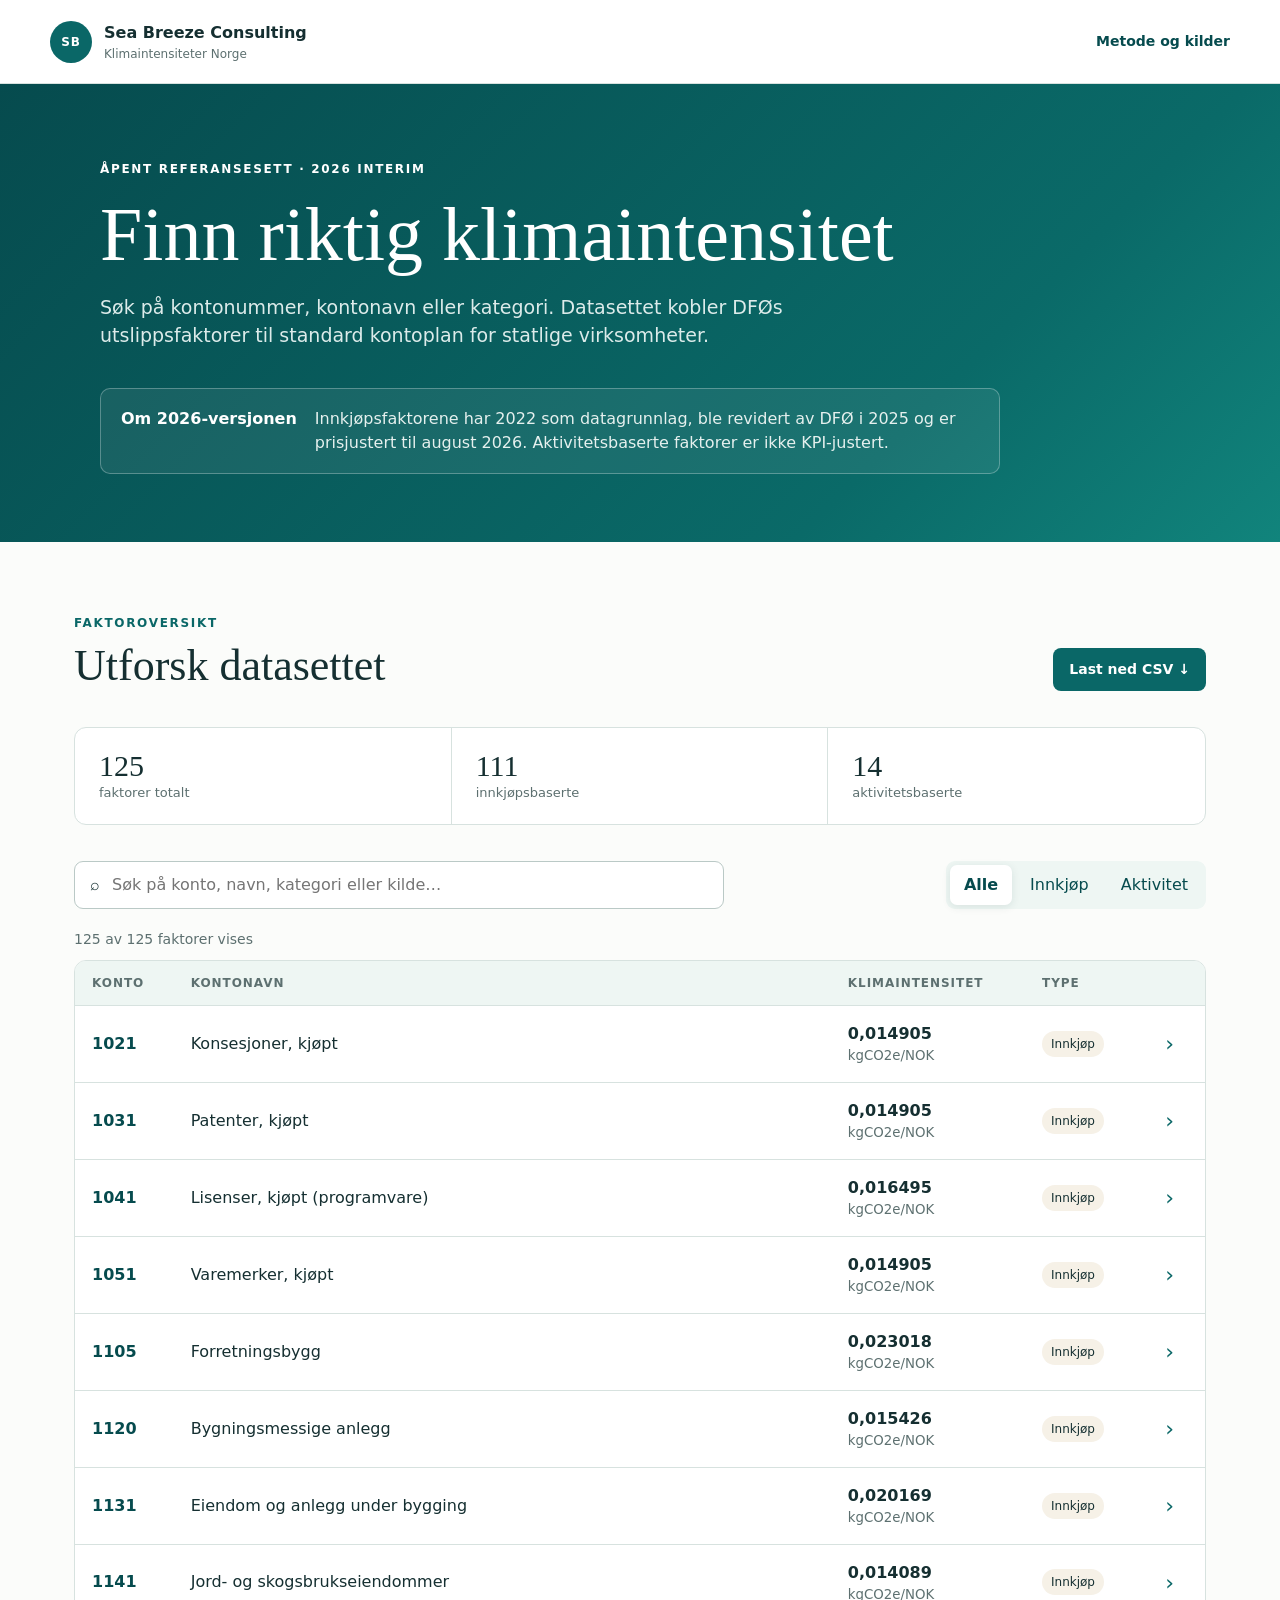
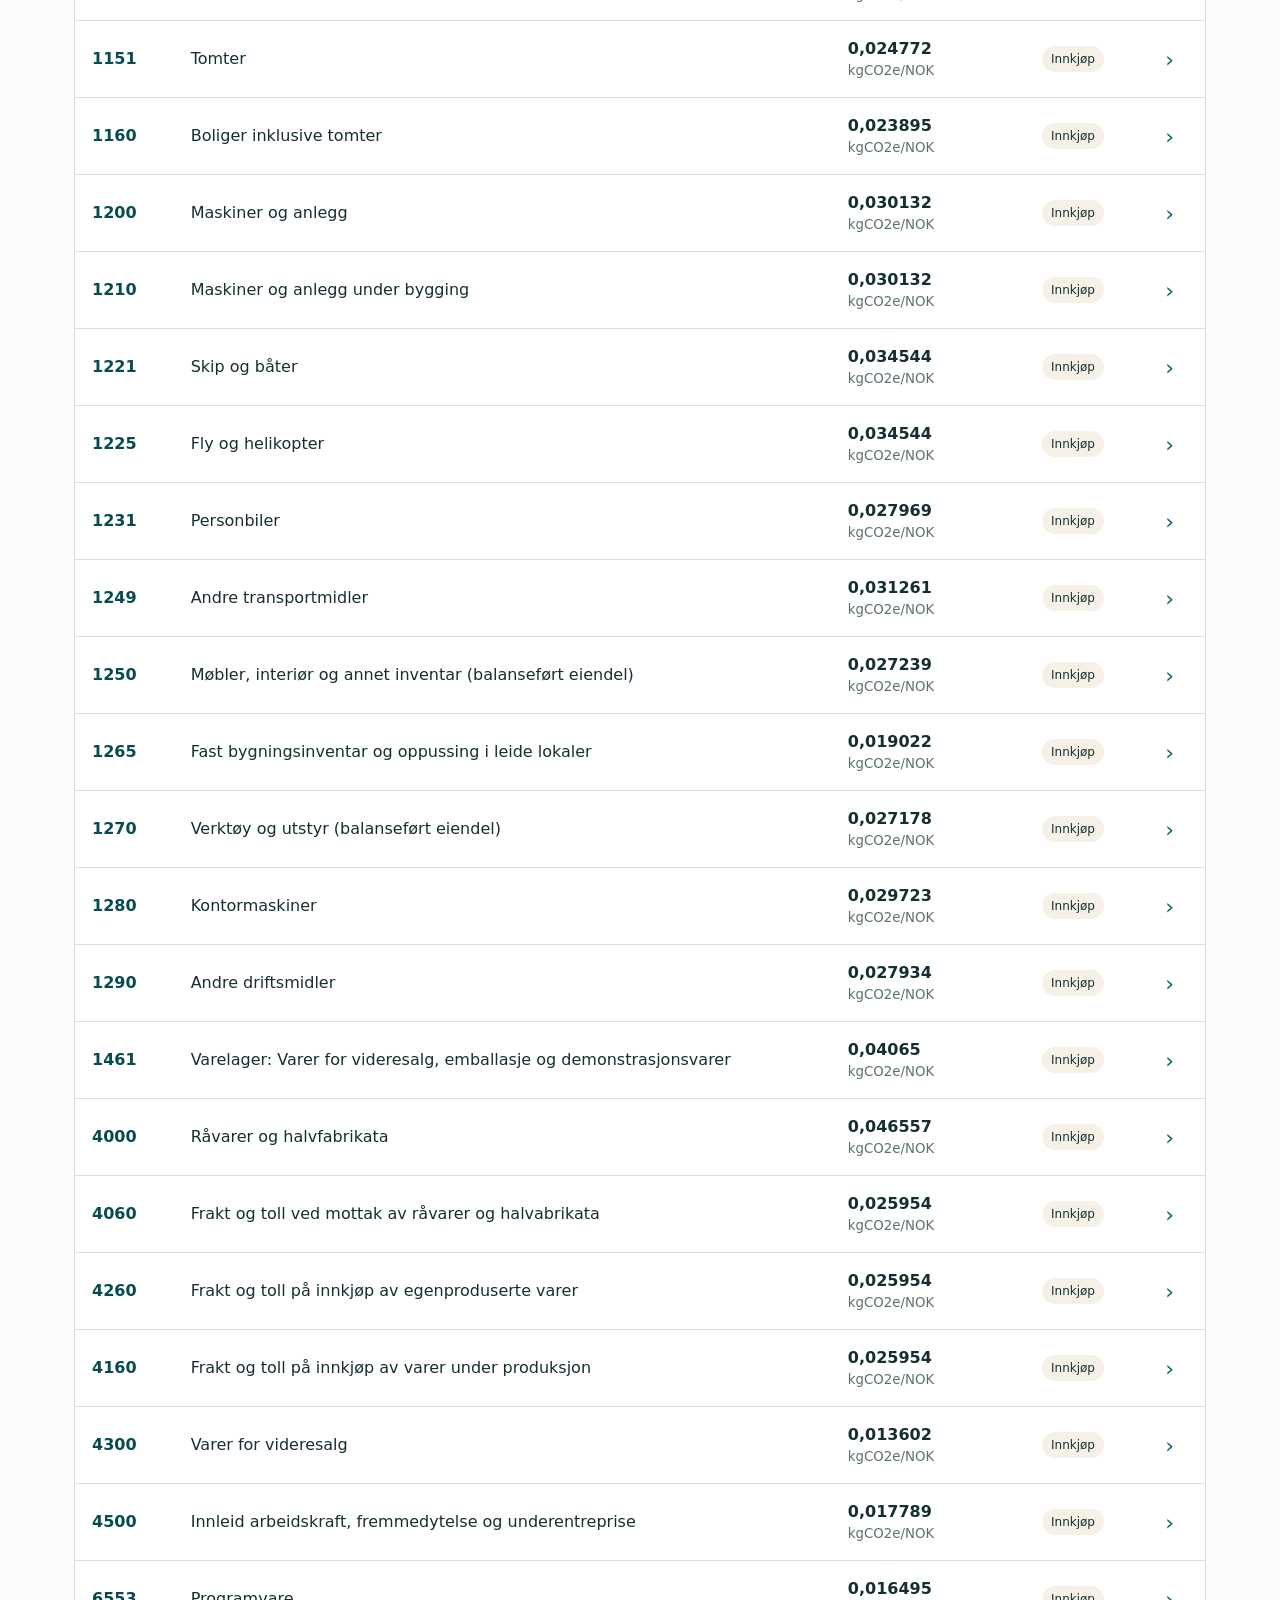
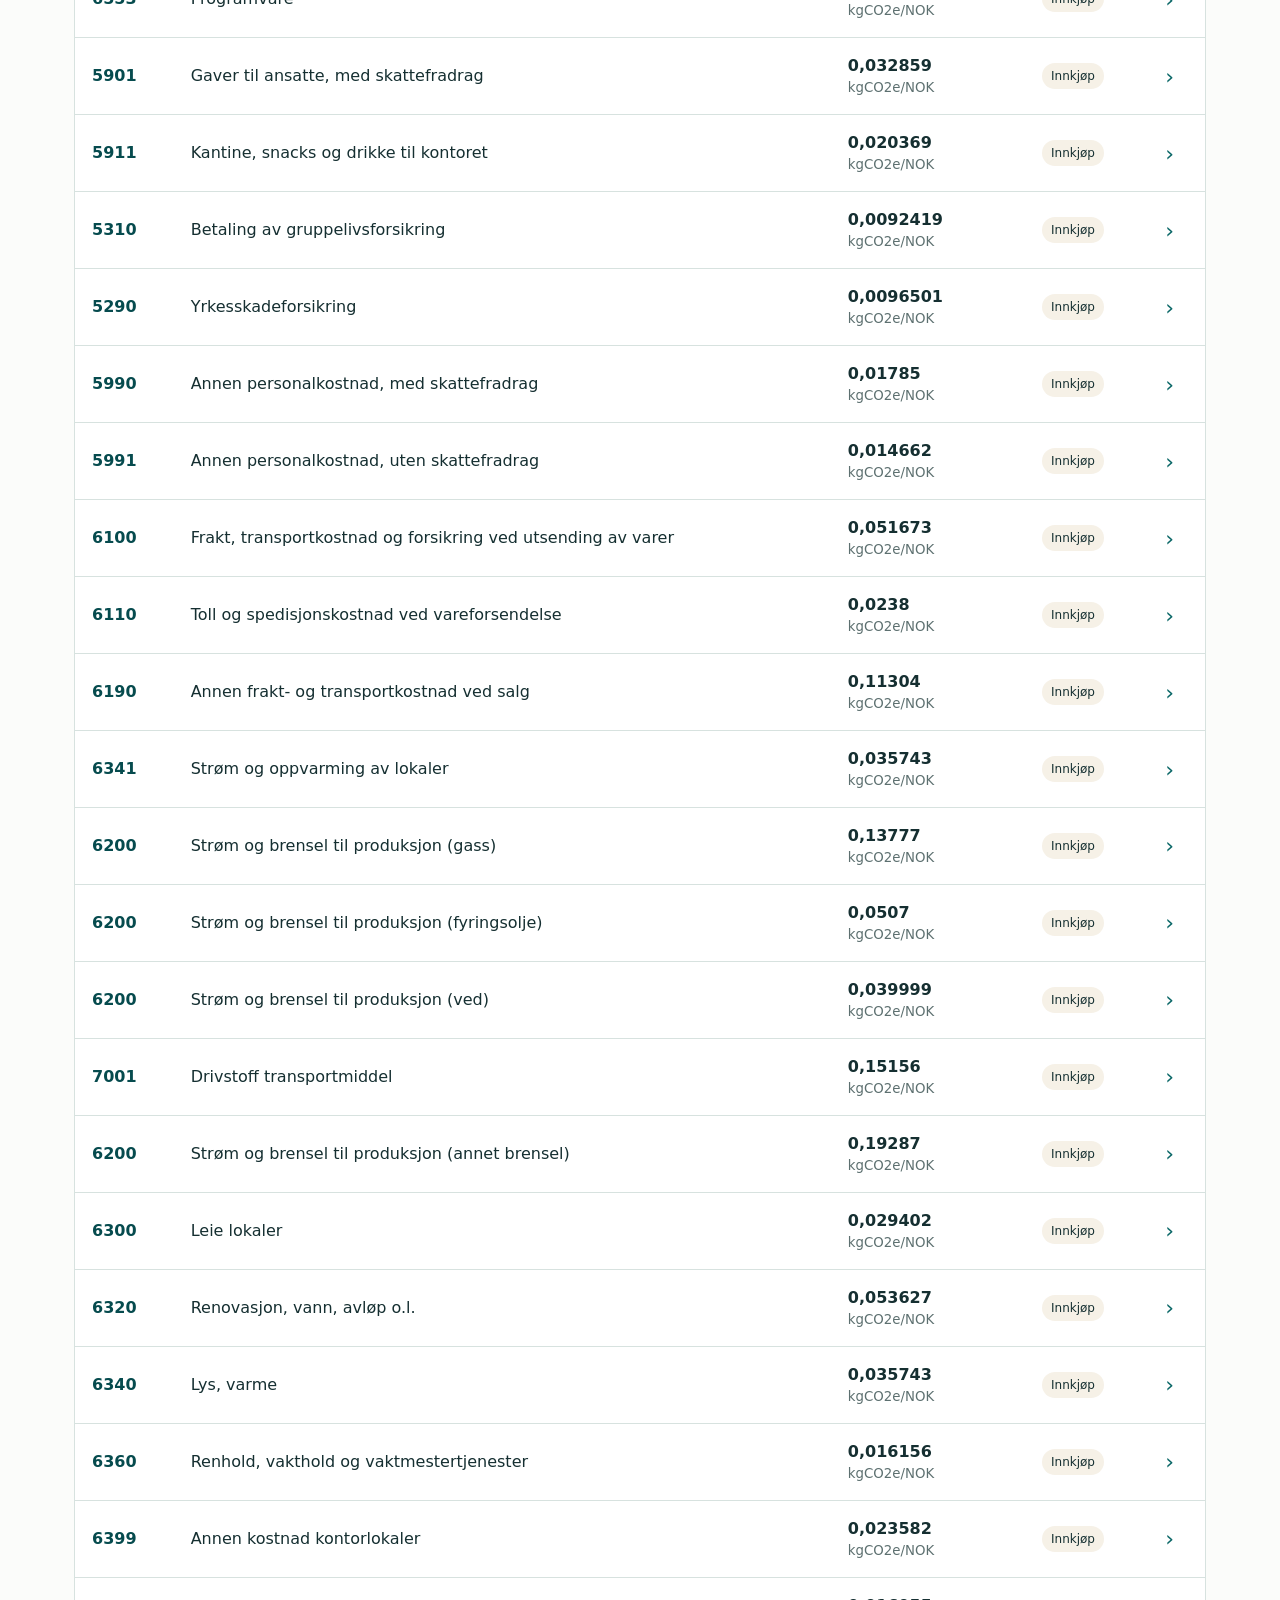
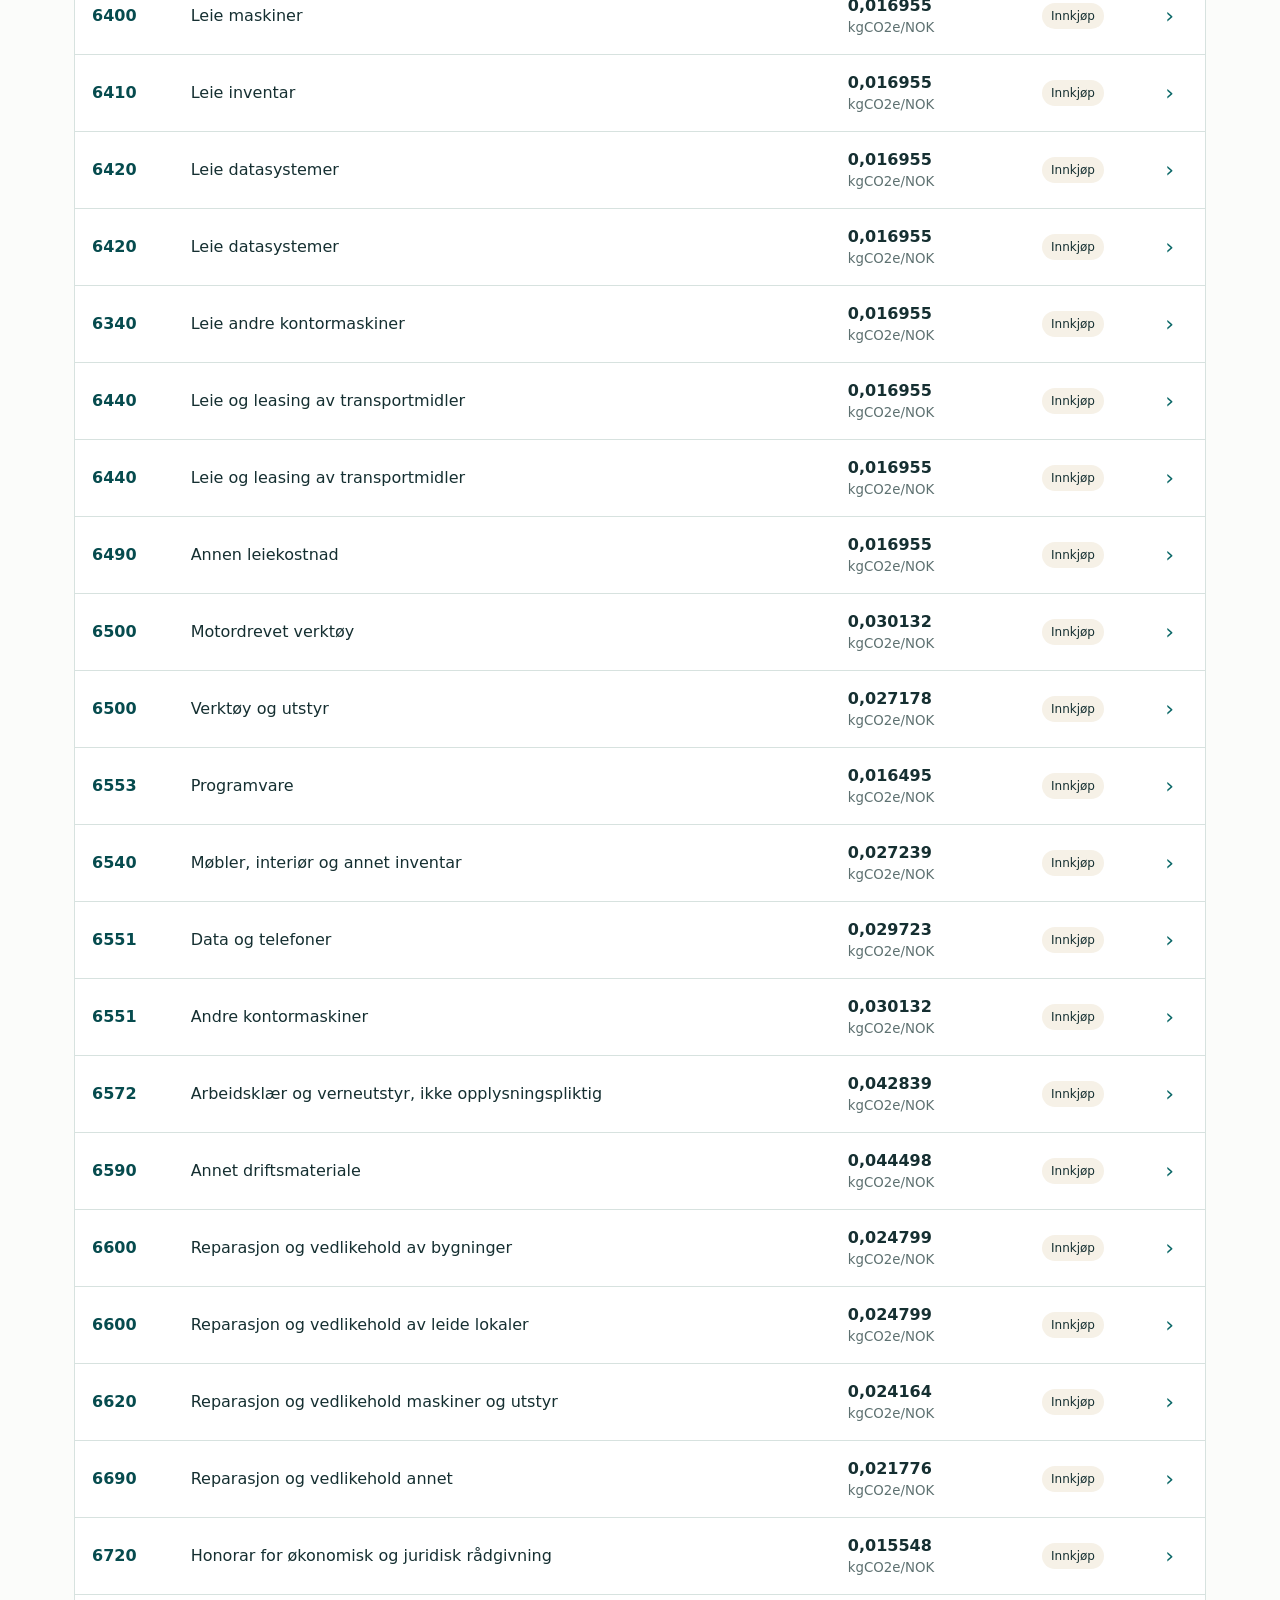
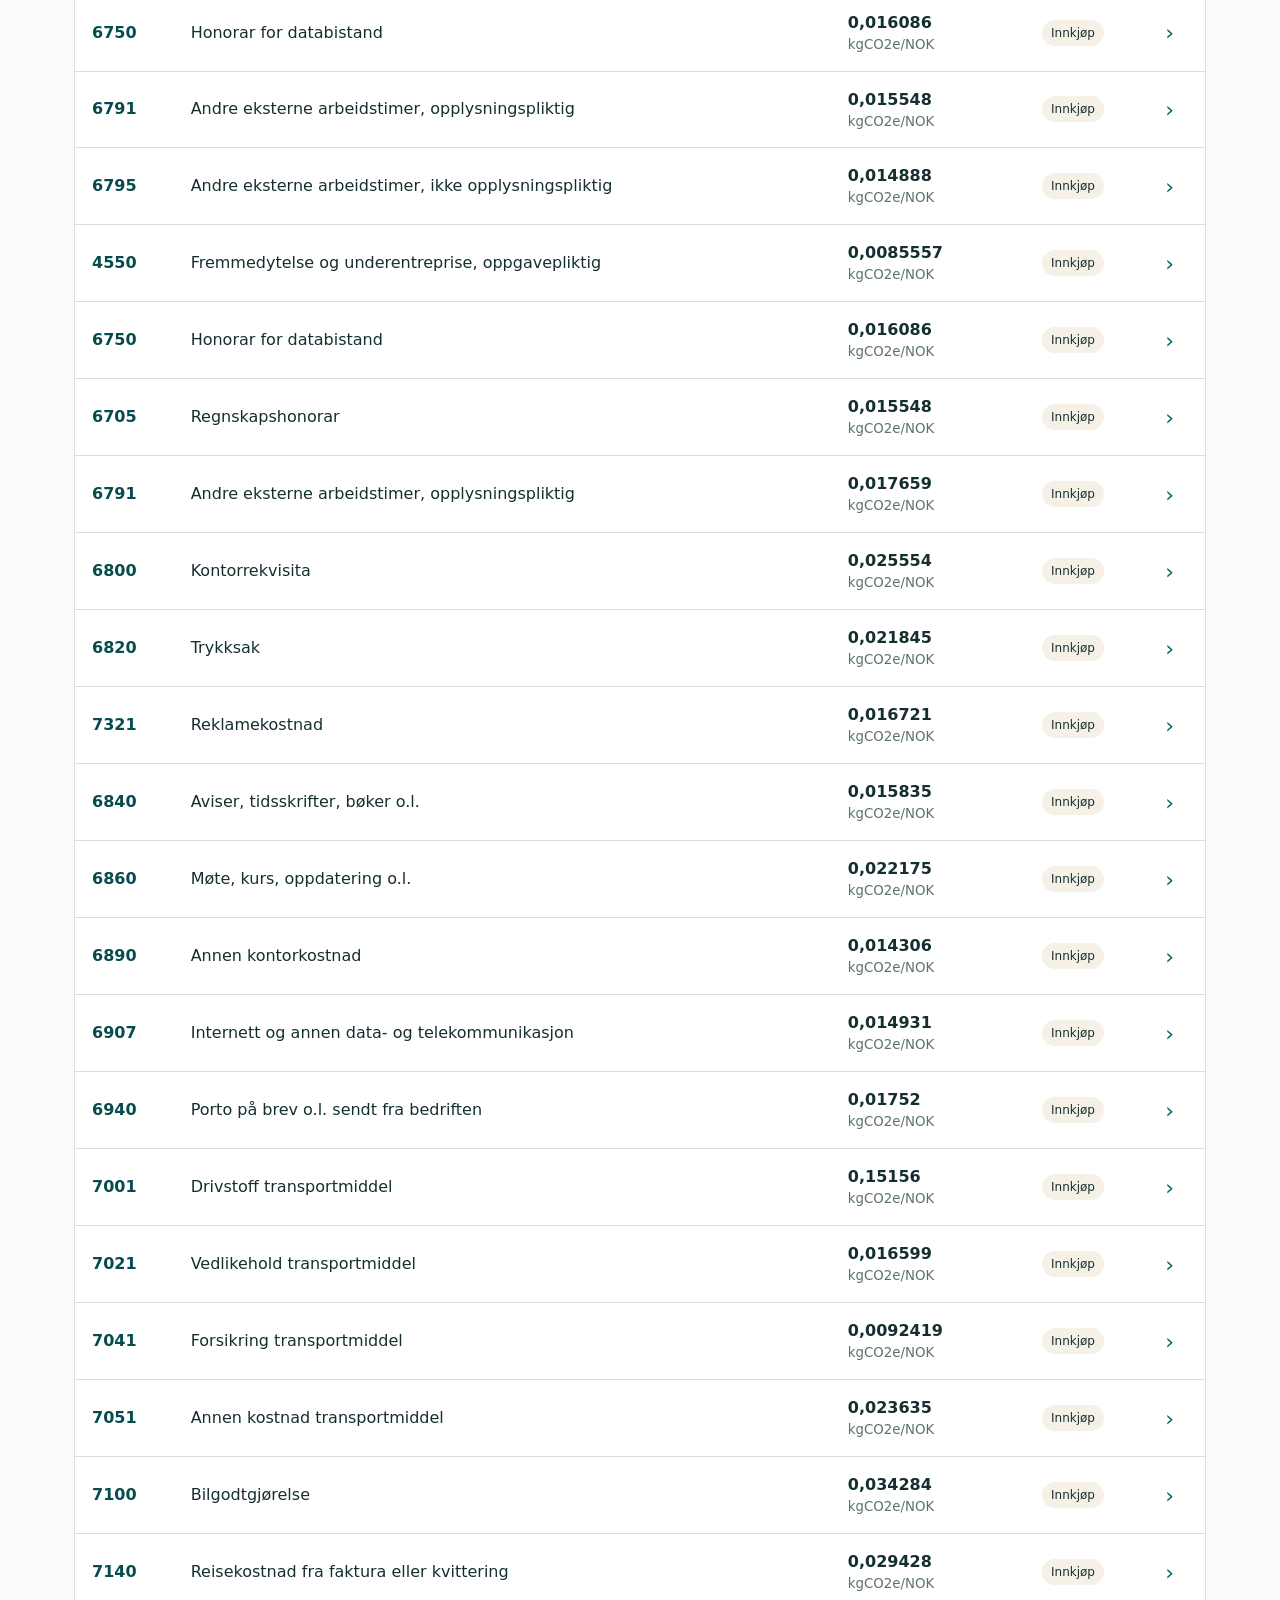
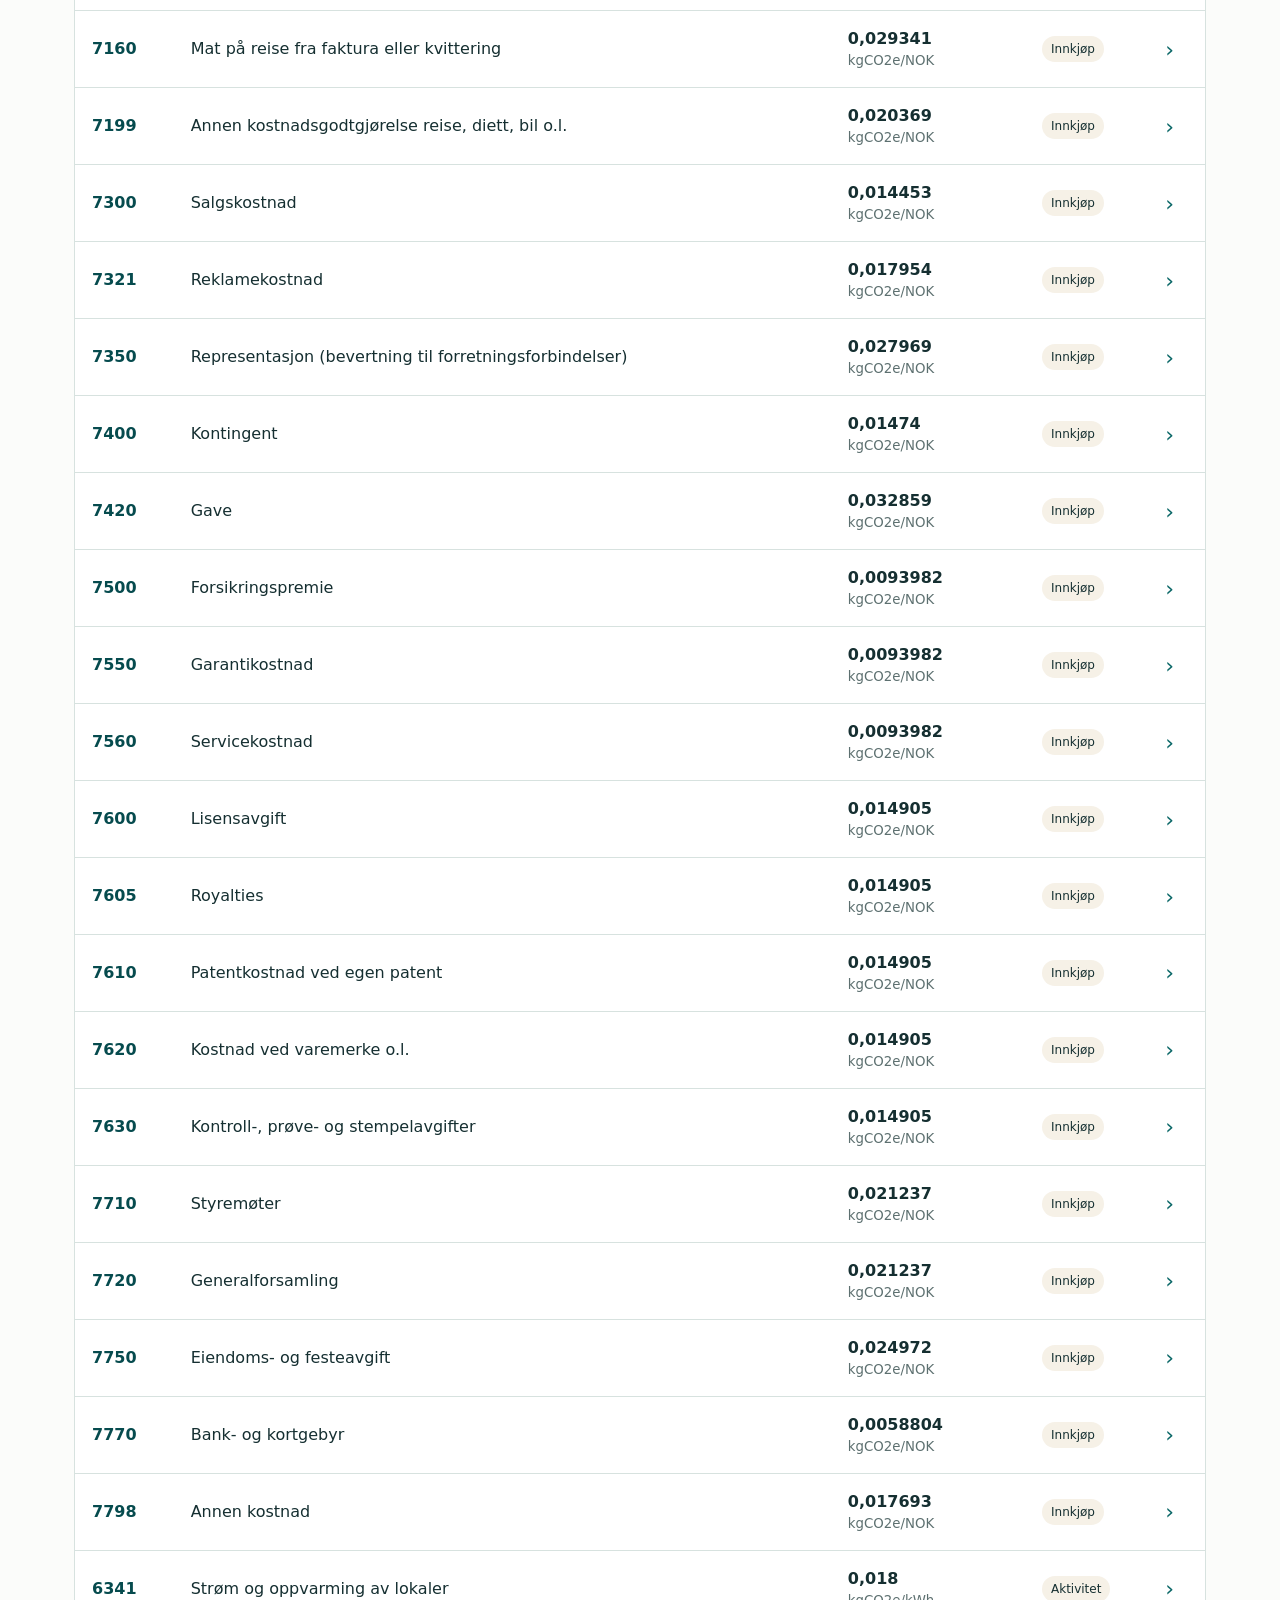
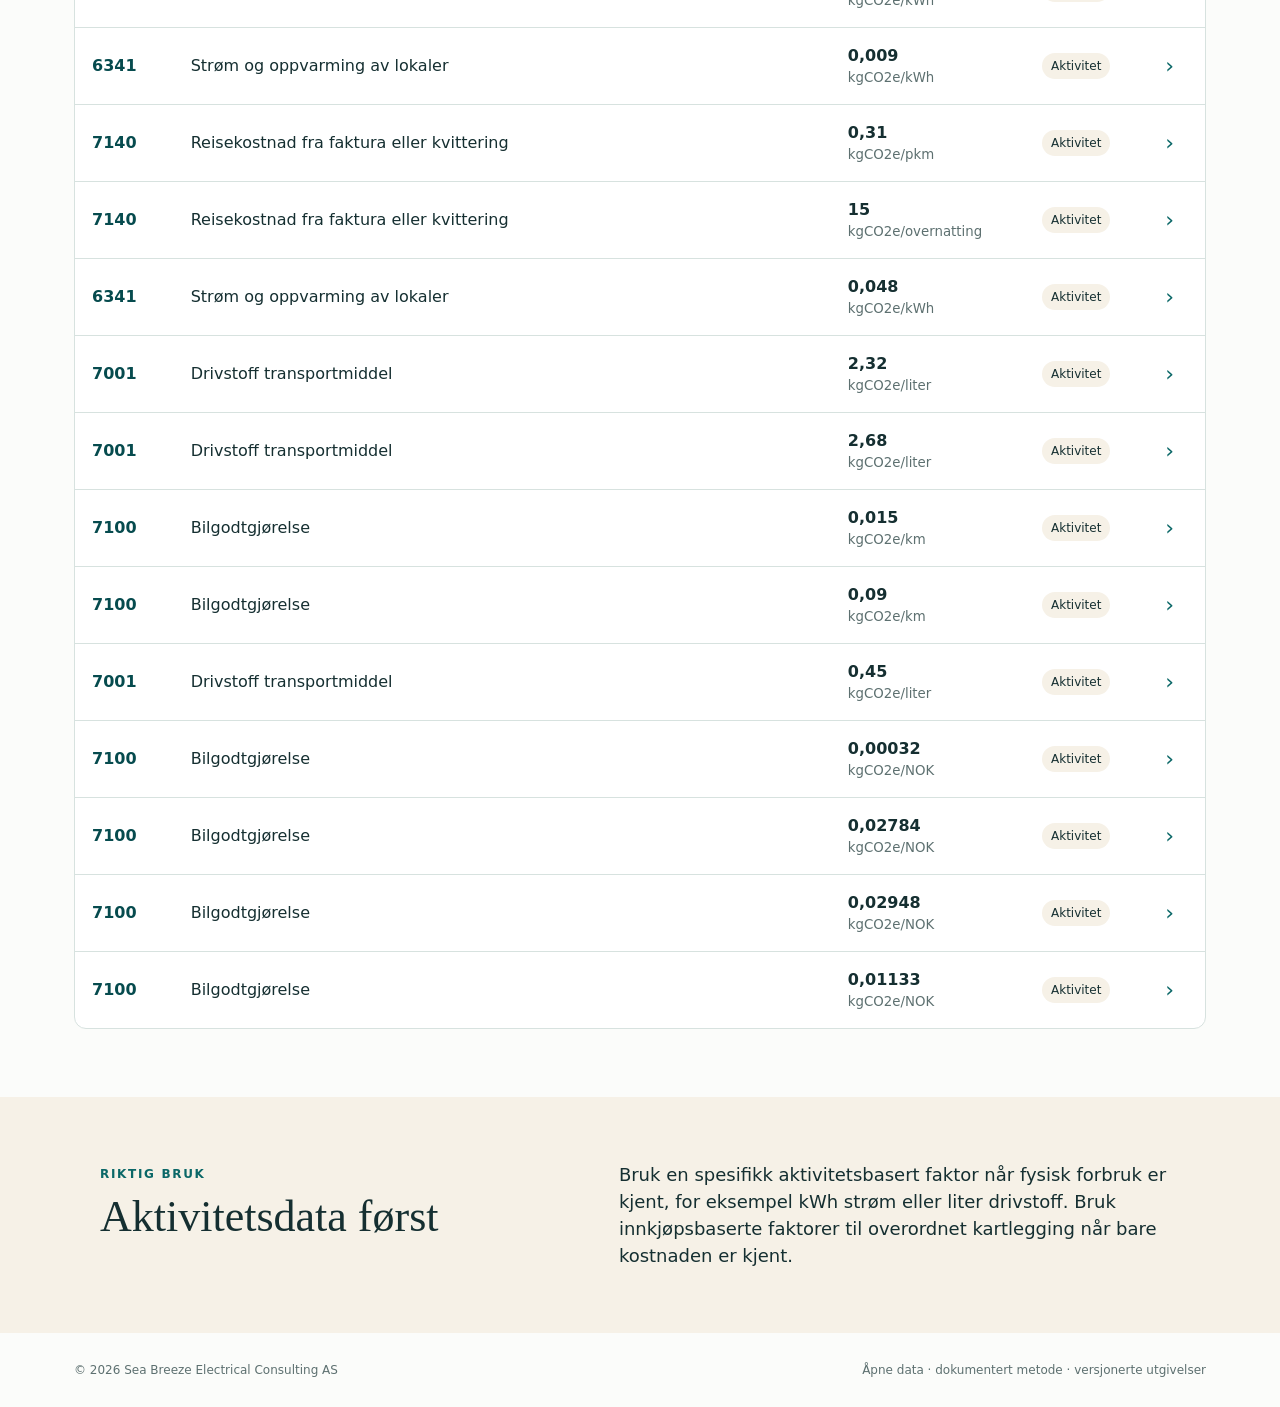
==== index.html @ c1573658 "Publish 2026 DFØ climate intensity browser" ====
<!doctype html>
<html lang="no">
<head>
  <meta charset="utf-8">
  <meta name="viewport" content="width=device-width, initial-scale=1">
  <meta name="description" content="Søkbare klimaintensiteter for norske virksomheter, basert på DFØs utslippsfaktorer og norsk standard kontoplan.">
  <title>Klimaintensiteter Norge · Sea Breeze Consulting</title>
  <link rel="stylesheet" href="assets/styles.css">
  <script src="assets/app.js" defer></script>
</head>
<body>
  <header class="site-header">
    <a class="brand" href="./" aria-label="Klimaintensiteter Norge">
      <span class="brand-mark" aria-hidden="true">SB</span>
      <span><strong>Sea Breeze Consulting</strong><small>Klimaintensiteter Norge</small></span>
    </a>
    <a class="header-link" href="methodology/">Metode og kilder</a>
  </header>

  <main>
    <section class="hero">
      <div class="eyebrow">Åpent referansesett · 2026 interim</div>
      <h1>Finn riktig klimaintensitet</h1>
      <p>Søk på kontonummer, kontonavn eller kategori. Datasettet kobler DFØs utslippsfaktorer til standard kontoplan for statlige virksomheter.</p>
      <div class="release-note">
        <strong>Om 2026-versjonen</strong>
        <span>Innkjøpsfaktorene har 2022 som datagrunnlag, ble revidert av DFØ i 2025 og er prisjustert til august 2026. Aktivitetsbaserte faktorer er ikke KPI-justert.</span>
      </div>
    </section>

    <section class="browser" aria-labelledby="browser-heading">
      <div class="browser-heading">
        <div><span class="section-label">Faktoroversikt</span><h2 id="browser-heading">Utforsk datasettet</h2></div>
        <a class="download" href="data/public/dfo/2026/factors.csv" download>Last ned CSV <span aria-hidden="true">↓</span></a>
      </div>

      <div class="stats" aria-label="Nøkkeltall">
        <div><strong id="total-count">–</strong><span>faktorer totalt</span></div>
        <div><strong id="spend-count">–</strong><span>innkjøpsbaserte</span></div>
        <div><strong id="activity-count">–</strong><span>aktivitetsbaserte</span></div>
      </div>

      <div class="controls">
        <label class="search"><span class="sr-only">Søk i faktorene</span><span aria-hidden="true">⌕</span><input id="search" type="search" placeholder="Søk på konto, navn, kategori eller kilde…" autocomplete="off"></label>
        <div class="filter-group" role="group" aria-label="Velg faktortype">
          <button class="filter active" data-type="all" type="button">Alle</button>
          <button class="filter" data-type="spend" type="button">Innkjøp</button>
          <button class="filter" data-type="activity" type="button">Aktivitet</button>
        </div>
      </div>

      <p id="result-summary" class="result-summary" aria-live="polite">Laster faktorer…</p>
      <div class="table-wrap">
        <table>
          <thead><tr><th>Konto</th><th>Kontonavn</th><th>Klimaintensitet</th><th>Type</th><th><span class="sr-only">Detaljer</span></th></tr></thead>
          <tbody id="factor-rows"></tbody>
        </table>
        <div id="empty-state" class="empty" hidden>Ingen faktorer samsvarer med søket.</div>
      </div>
    </section>

    <section class="guidance">
      <div><span class="section-label">Riktig bruk</span><h2>Aktivitetsdata først</h2></div>
      <p>Bruk en spesifikk aktivitetsbasert faktor når fysisk forbruk er kjent, for eksempel kWh strøm eller liter drivstoff. Bruk innkjøpsbaserte faktorer til overordnet kartlegging når bare kostnaden er kjent.</p>
    </section>
  </main>

  <dialog id="details">
    <button id="close-dialog" class="close" type="button" aria-label="Lukk">×</button>
    <div id="detail-content"></div>
  </dialog>

  <footer><span>© <span id="year"></span> Sea Breeze Electrical Consulting AS</span><span>Åpne data · dokumentert metode · versjonerte utgivelser</span></footer>
</body>
</html>
---- assets/styles.css ----
:root{--ink:#152f31;--muted:#5d7070;--sea:#0a6767;--sea-dark:#064b4e;--foam:#eef6f3;--sand:#f6f1e7;--line:#d7e2df;--white:#fff;--shadow:0 22px 60px rgba(18,54,53,.12)}
*{box-sizing:border-box}html{scroll-behavior:smooth}body{margin:0;color:var(--ink);background:#fbfcfa;font:16px/1.5 system-ui,-apple-system,"Segoe UI",sans-serif}button,input{font:inherit}a{color:inherit}.site-header{height:84px;padding:0 max(24px,calc((100vw - 1180px)/2));display:flex;align-items:center;justify-content:space-between;background:var(--white);border-bottom:1px solid var(--line)}.brand{display:flex;gap:12px;align-items:center;text-decoration:none}.brand-mark{display:grid;place-items:center;width:42px;height:42px;border-radius:50%;background:var(--sea);color:#fff;font-size:12px;letter-spacing:.08em;font-weight:800}.brand strong,.brand small{display:block}.brand small{color:var(--muted);font-size:12px}.header-link{color:var(--sea-dark);font-size:14px;font-weight:650;text-decoration:none}.header-link:hover{text-decoration:underline}.hero{padding:76px max(24px,calc((100vw - 1080px)/2)) 68px;background:linear-gradient(135deg,var(--sea-dark),#0a6a68 72%,#11847c);color:#fff}.eyebrow,.section-label{text-transform:uppercase;letter-spacing:.14em;font-size:12px;font-weight:800}.hero h1{font-family:Georgia,serif;font-weight:400;font-size:clamp(42px,7vw,76px);line-height:1.02;max-width:800px;margin:18px 0}.hero>p{font-size:19px;max-width:720px;color:#dcebea}.release-note{max-width:900px;margin-top:38px;padding:18px 20px;border:1px solid rgba(255,255,255,.28);border-radius:10px;background:rgba(255,255,255,.07);display:flex;gap:18px}.release-note strong{white-space:nowrap}.release-note span{color:#e5f0ee}.browser{max-width:1180px;margin:0 auto;padding:68px 24px}.browser-heading{display:flex;justify-content:space-between;align-items:end;gap:24px}.browser h2,.guidance h2{font:400 clamp(30px,4vw,44px)/1.15 Georgia,serif;margin:7px 0 0}.section-label{color:var(--sea)}.download{padding:11px 16px;border-radius:8px;background:var(--sea);color:#fff;text-decoration:none;font-weight:700;font-size:14px}.download:hover{background:var(--sea-dark)}.stats{display:grid;grid-template-columns:repeat(3,1fr);margin:36px 0;border:1px solid var(--line);border-radius:12px;background:#fff}.stats div{padding:21px 24px;border-right:1px solid var(--line)}.stats div:last-child{border:0}.stats strong,.stats span{display:block}.stats strong{font:400 30px Georgia,serif}.stats span{font-size:13px;color:var(--muted)}.controls{display:flex;gap:14px;justify-content:space-between}.search{height:48px;display:flex;align-items:center;gap:10px;border:1px solid #bac9c6;border-radius:9px;background:#fff;padding:0 15px;flex:1;max-width:650px}.search:focus-within{outline:3px solid rgba(10,103,103,.18);border-color:var(--sea)}.search input{width:100%;border:0;outline:0;color:var(--ink)}.filter-group{display:flex;gap:4px;padding:4px;border-radius:9px;background:var(--foam)}.filter{padding:8px 14px;border:0;border-radius:7px;background:transparent;color:var(--sea-dark);cursor:pointer}.filter.active{background:#fff;box-shadow:0 2px 8px rgba(22,55,54,.1);font-weight:700}.result-summary{color:var(--muted);font-size:14px;margin:20px 0 10px}.table-wrap{border:1px solid var(--line);border-radius:12px;overflow:hidden;background:#fff}table{width:100%;border-collapse:collapse}th{padding:13px 17px;text-align:left;background:var(--foam);color:var(--muted);font-size:12px;text-transform:uppercase;letter-spacing:.08em}td{padding:16px 17px;border-top:1px solid var(--line);vertical-align:middle}.factor-row{cursor:pointer}.factor-row:hover,.factor-row:focus-within{background:#f7faf8}.account{font-variant-numeric:tabular-nums;font-weight:750;color:var(--sea-dark)}.value{font-variant-numeric:tabular-nums;font-weight:750;white-space:nowrap}.value small{display:block;font-weight:400;color:var(--muted)}.tag{display:inline-block;border-radius:20px;padding:4px 9px;background:var(--sand);font-size:12px;white-space:nowrap}.row-button{border:0;background:none;color:var(--sea);font-size:22px;cursor:pointer}.empty{padding:45px;text-align:center;color:var(--muted)}.guidance{display:grid;grid-template-columns:1fr 1.25fr;gap:70px;padding:64px max(24px,calc((100vw - 1080px)/2));background:var(--sand)}.guidance p{margin:0;font-size:18px}dialog{width:min(660px,calc(100vw - 32px));max-height:calc(100vh - 40px);padding:34px;border:0;border-radius:14px;box-shadow:var(--shadow);color:var(--ink)}dialog::backdrop{background:rgba(4,31,32,.62)}.close{position:absolute;right:16px;top:12px;border:0;background:transparent;font-size:30px;color:var(--muted);cursor:pointer}.detail-kicker{color:var(--sea);font-size:13px;font-weight:800}.detail-title{font:400 32px/1.2 Georgia,serif;margin:8px 36px 24px 0}.detail-value{padding:20px;background:var(--foam);border-radius:10px;font-size:14px}.detail-value strong{display:block;font:400 30px Georgia,serif}.detail-grid{display:grid;grid-template-columns:1fr 1fr;gap:16px;margin-top:22px}.detail-grid div{border-top:1px solid var(--line);padding-top:10px}.detail-grid dt{color:var(--muted);font-size:12px;text-transform:uppercase;letter-spacing:.06em}.detail-grid dd{margin:3px 0;font-size:14px}.notice{margin-top:22px;padding:14px;border-left:3px solid var(--sea);background:#faf8f2;color:var(--muted);font-size:13px}footer{max-width:1180px;margin:auto;padding:28px 24px;display:flex;justify-content:space-between;gap:24px;color:var(--muted);font-size:12px}.sr-only{position:absolute;width:1px;height:1px;padding:0;margin:-1px;overflow:hidden;clip:rect(0,0,0,0);white-space:nowrap;border:0}
@media(max-width:720px){.site-header{height:72px}.brand strong{font-size:14px}.header-link{display:none}.hero{padding-top:55px}.release-note{display:block}.release-note strong{display:block;margin-bottom:7px}.browser{padding:48px 16px}.browser-heading{align-items:start}.download{white-space:nowrap}.stats{grid-template-columns:1fr}.stats div{border-right:0;border-bottom:1px solid var(--line)}.controls{display:block}.search{max-width:none}.filter-group{margin-top:10px}.filter{flex:1}th:nth-child(1),td:nth-child(1),th:nth-child(4),td:nth-child(4){display:none}td,th{padding:13px 11px}.guidance{grid-template-columns:1fr;gap:20px}.detail-grid{grid-template-columns:1fr}footer{display:block}footer span{display:block;margin-bottom:7px}}
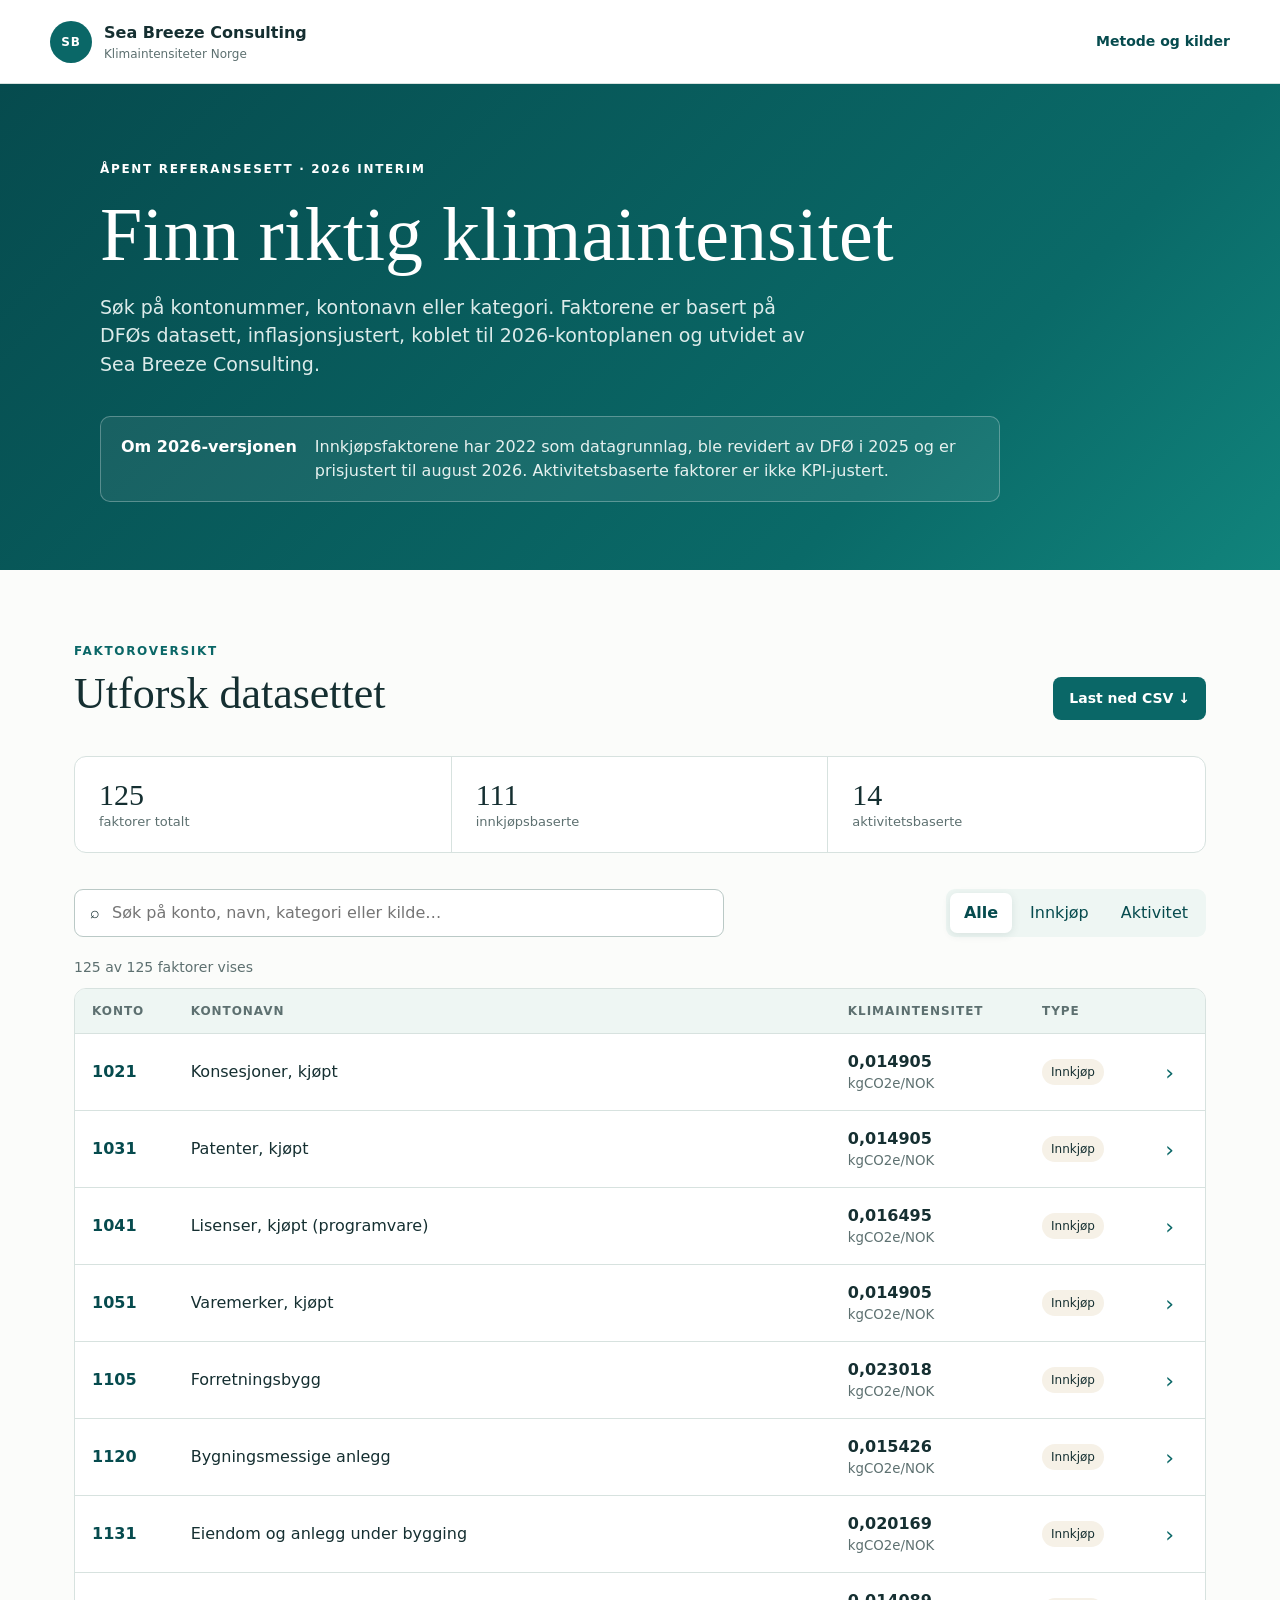
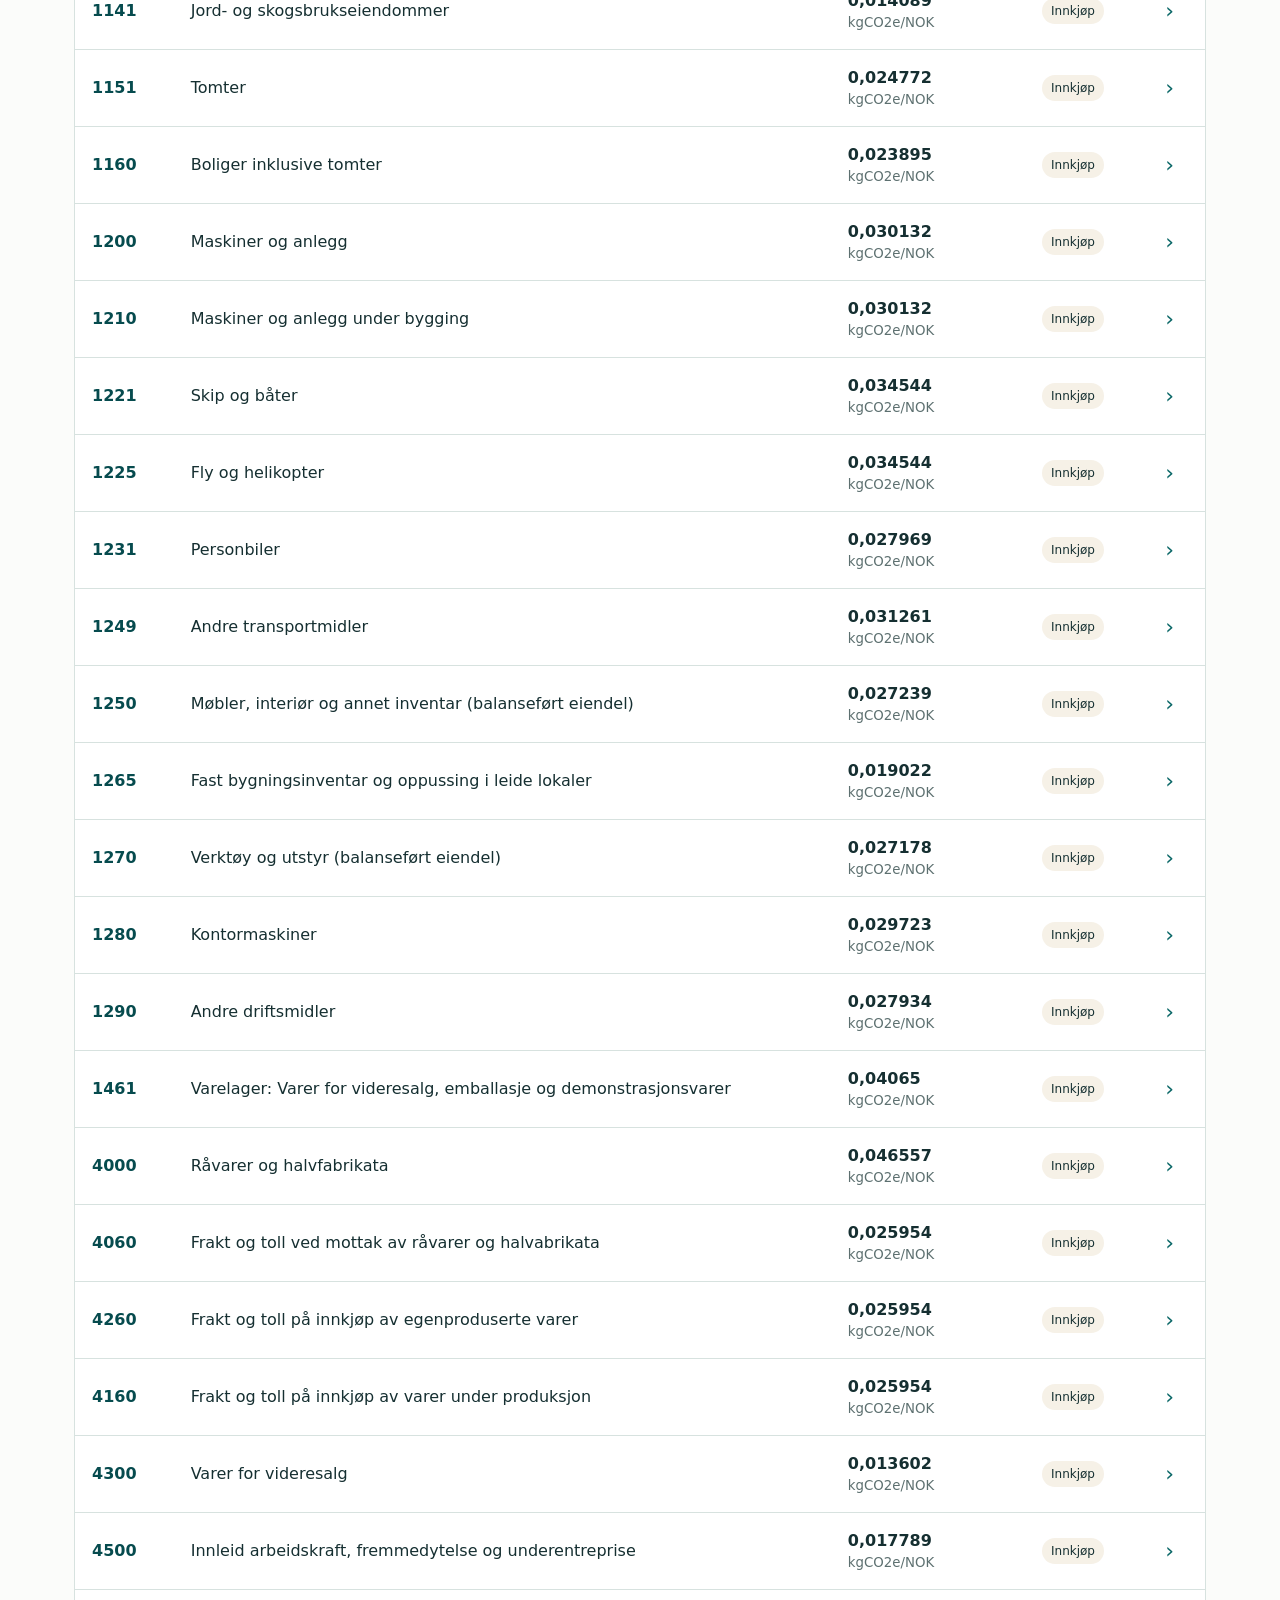
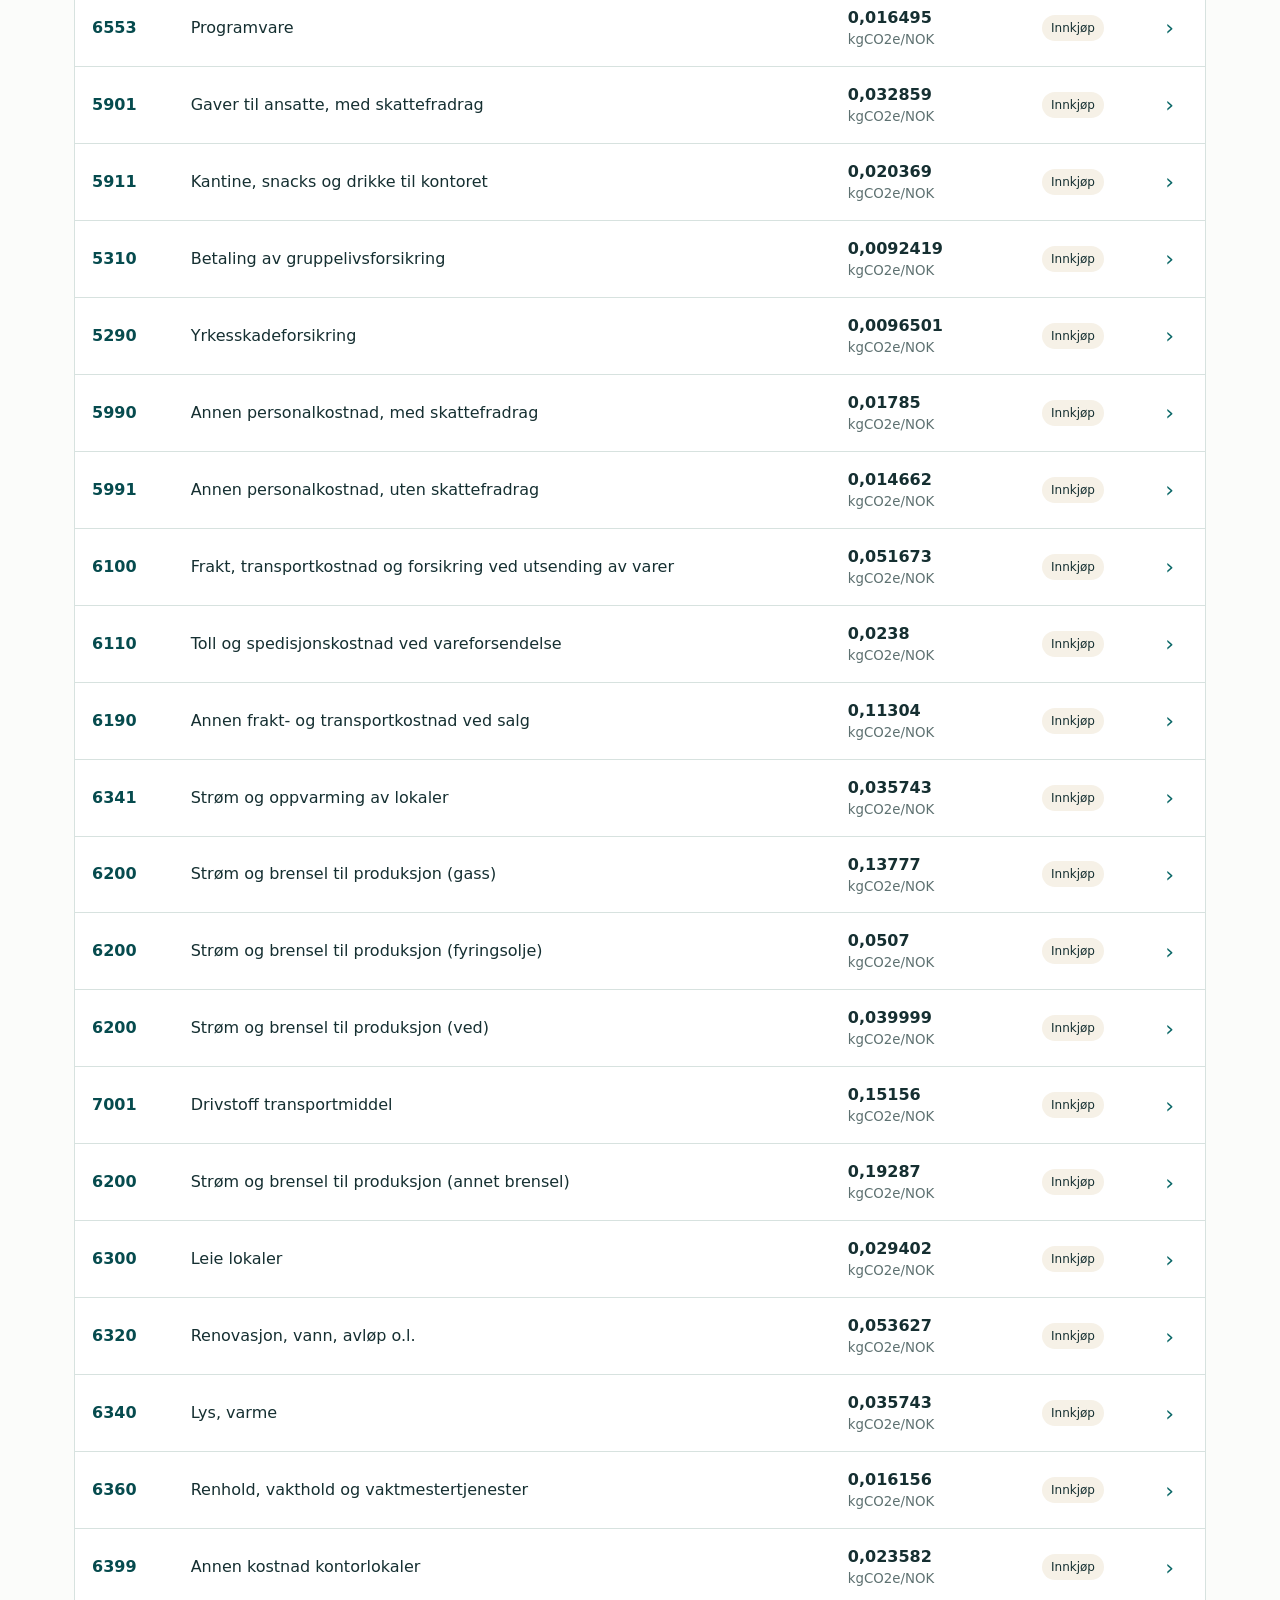
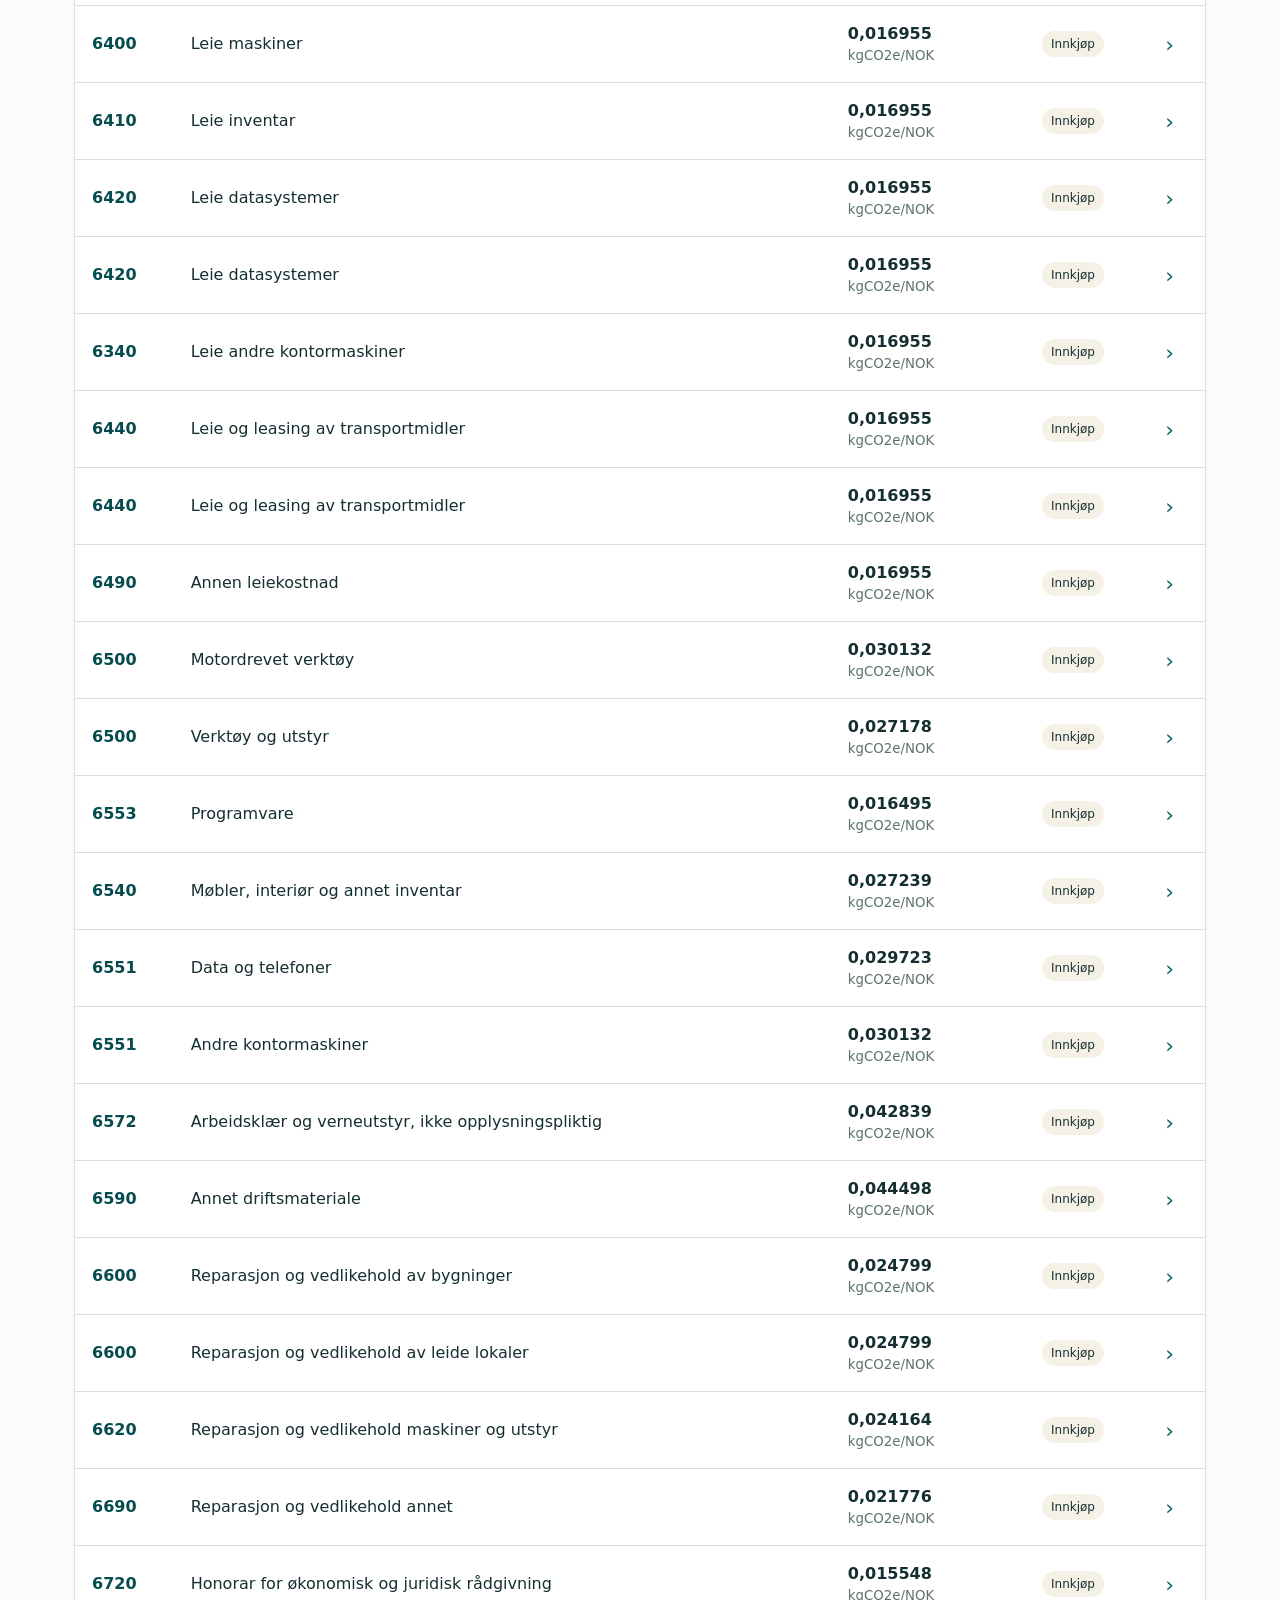
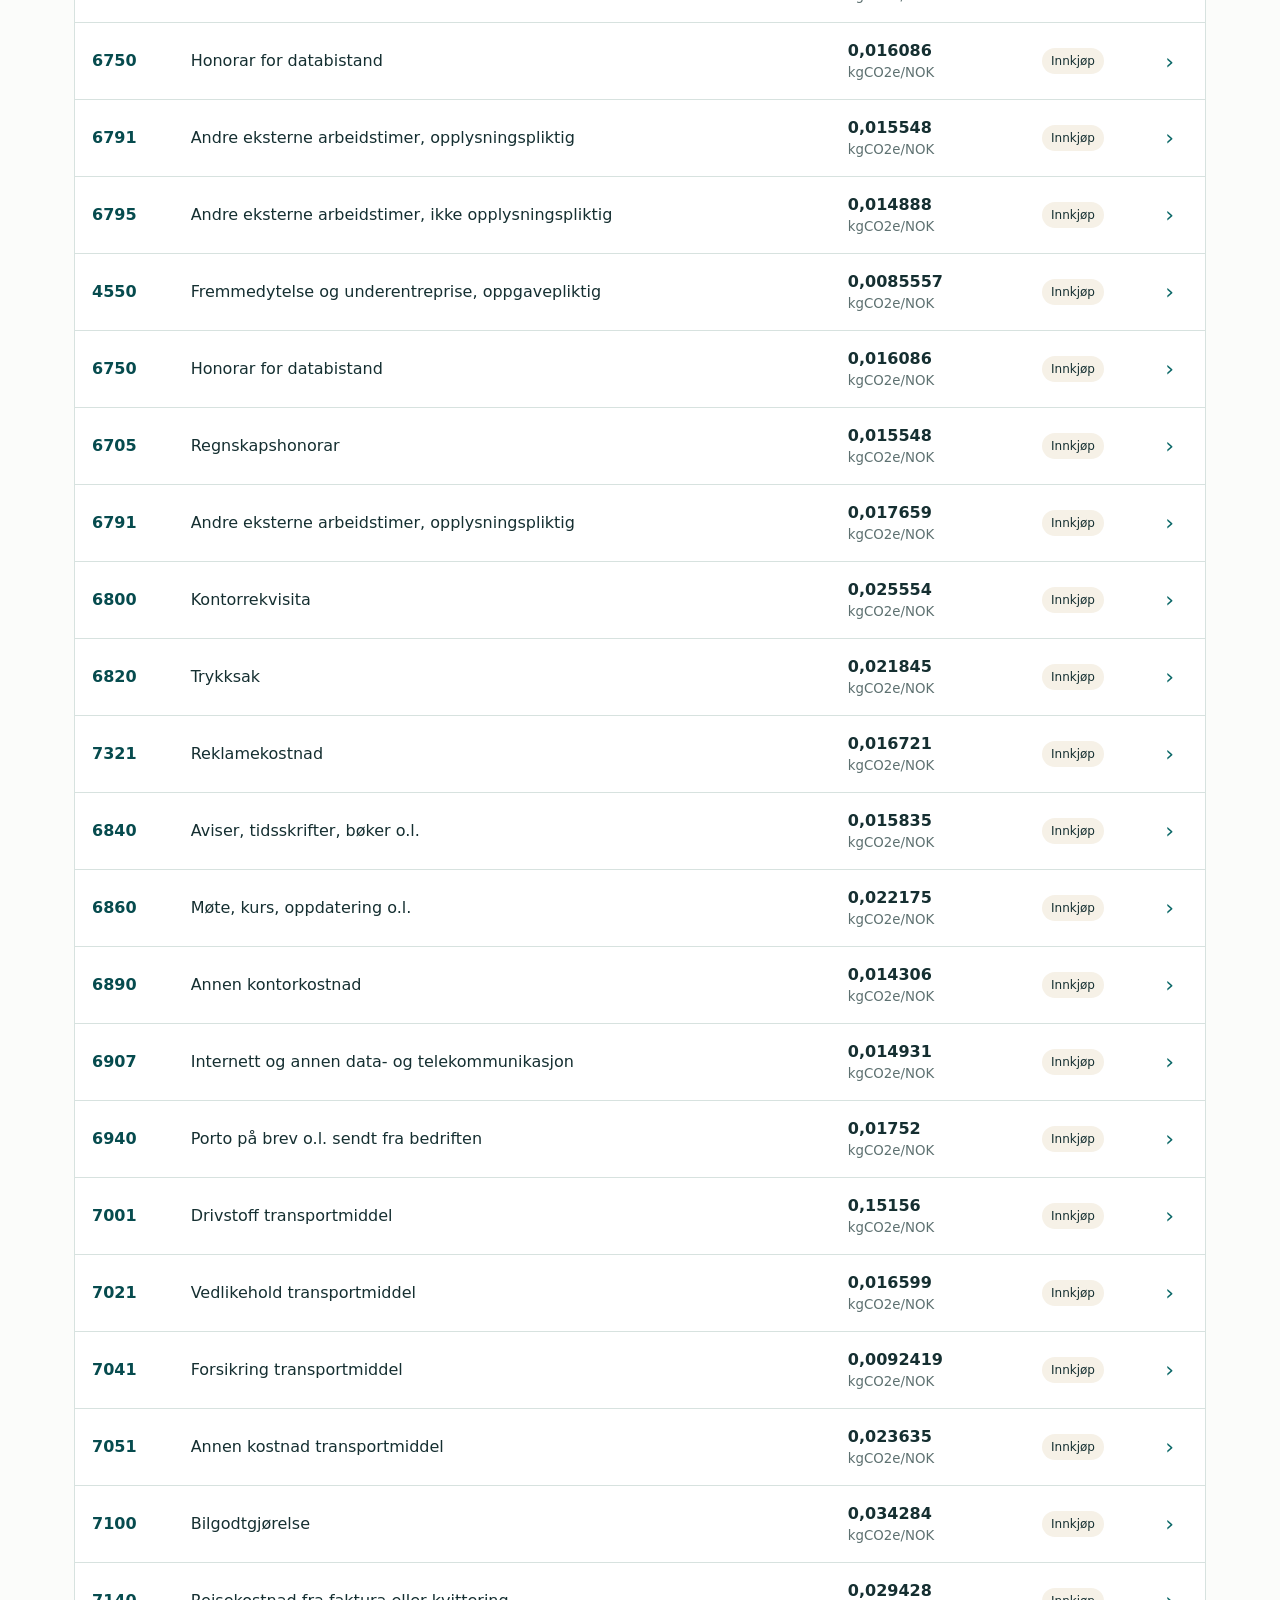
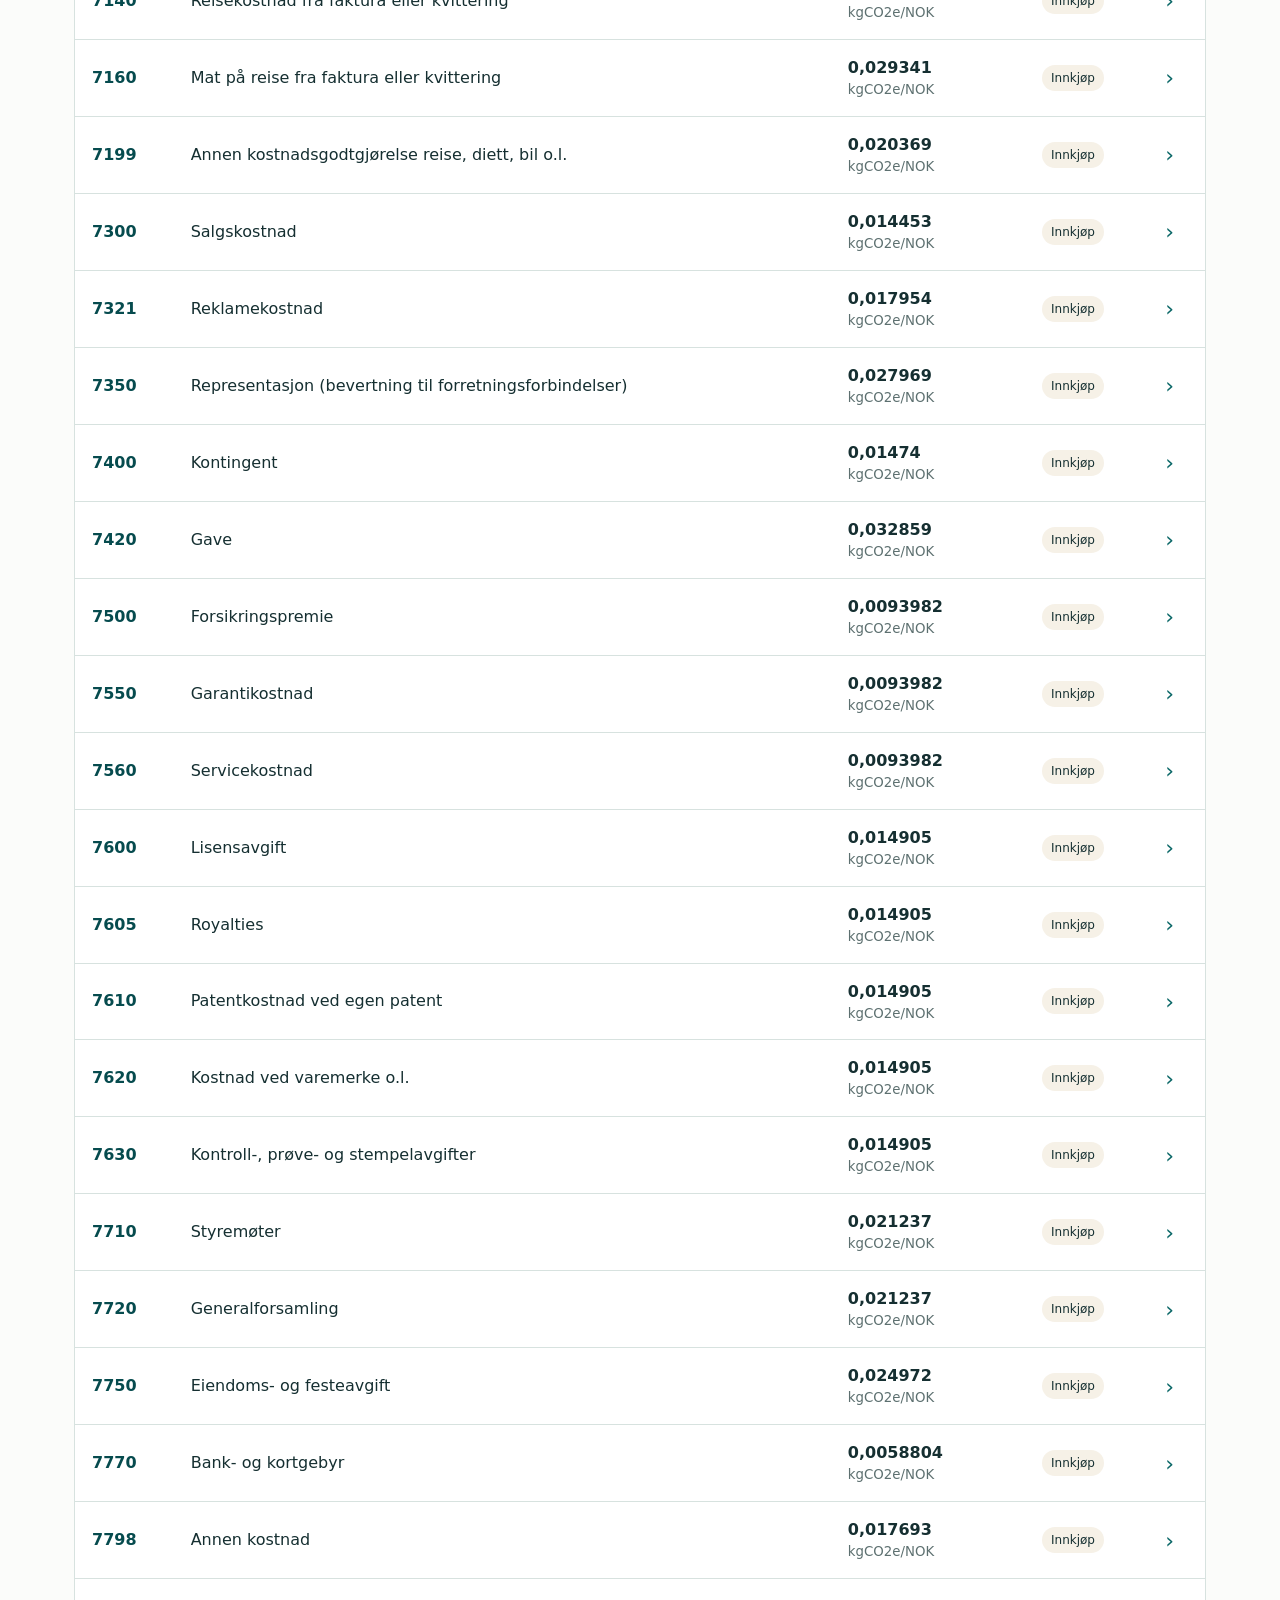
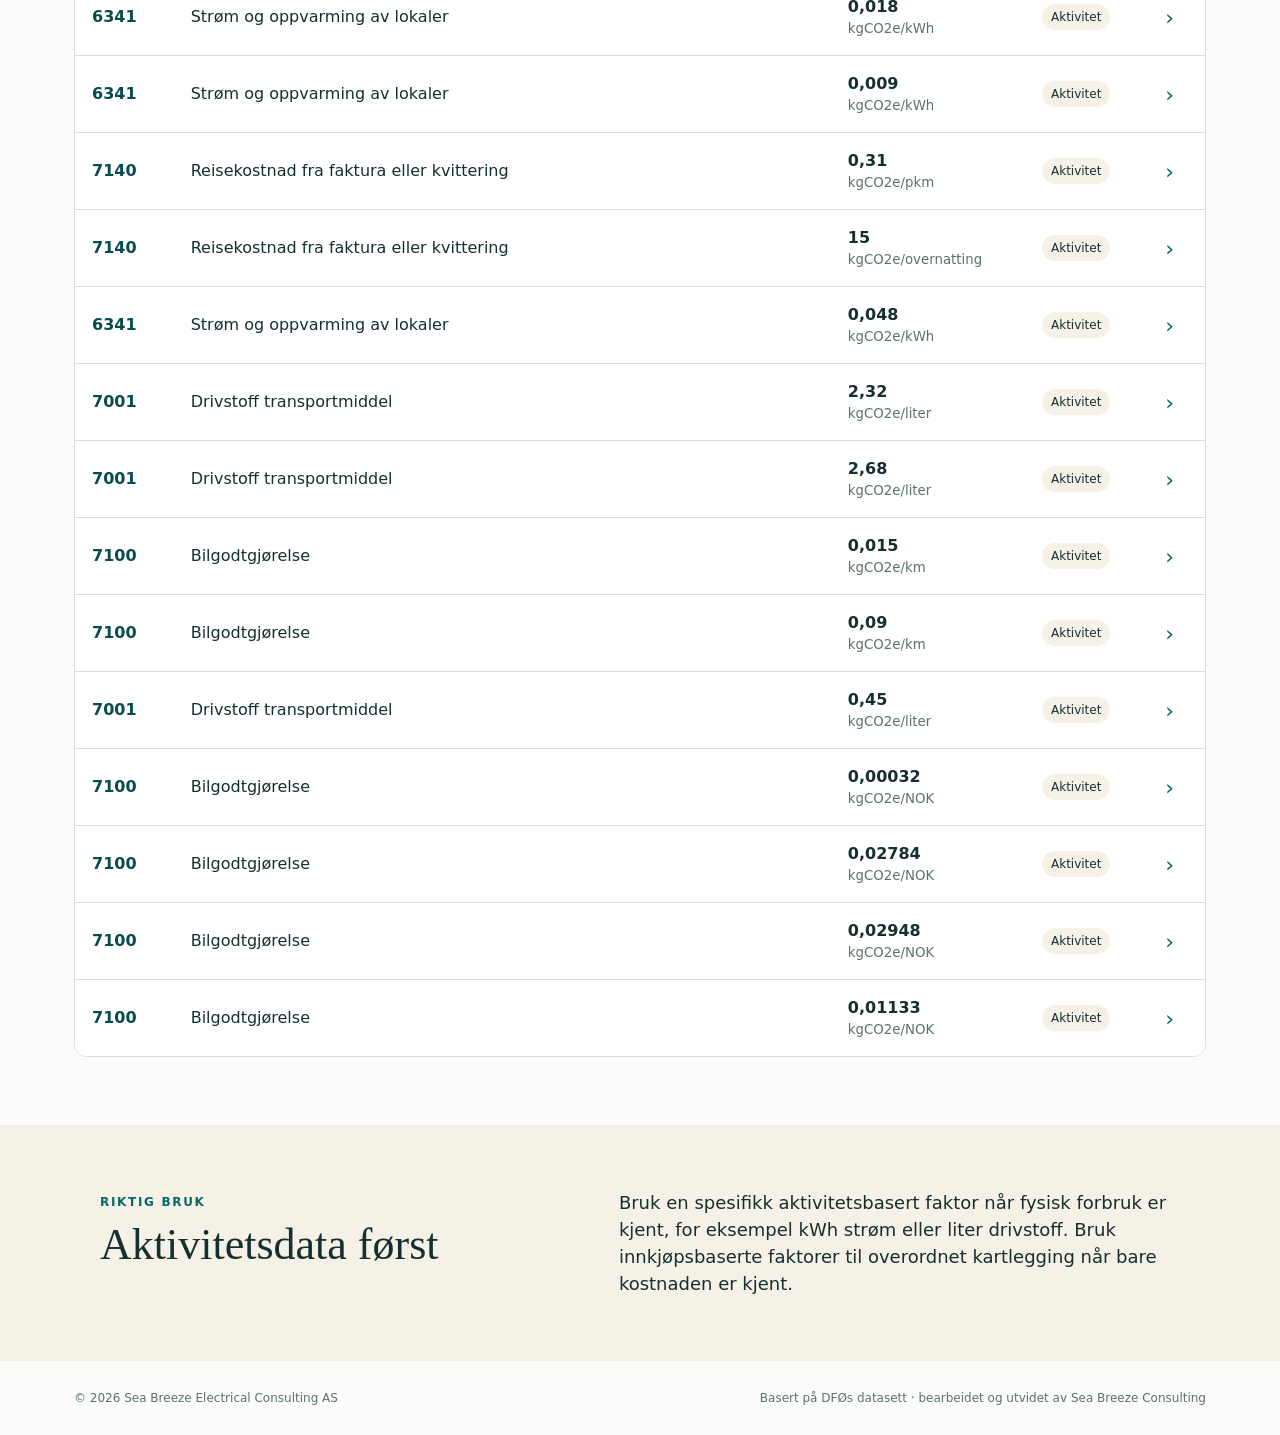
==== commit e719004c: "Clarify DFØ source and Sea Breeze enhancements" ====
--- a/index.html
+++ b/index.html
@@ -21,7 +21,7 @@
     <section class="hero">
       <div class="eyebrow">Åpent referansesett · 2026 interim</div>
       <h1>Finn riktig klimaintensitet</h1>
-      <p>Søk på kontonummer, kontonavn eller kategori. Datasettet kobler DFØs utslippsfaktorer til standard kontoplan for statlige virksomheter.</p>
+      <p>Søk på kontonummer, kontonavn eller kategori. Faktorene er basert på DFØs datasett, inflasjonsjustert, koblet til 2026-kontoplanen og utvidet av Sea Breeze Consulting.</p>
       <div class="release-note">
         <strong>Om 2026-versjonen</strong>
         <span>Innkjøpsfaktorene har 2022 som datagrunnlag, ble revidert av DFØ i 2025 og er prisjustert til august 2026. Aktivitetsbaserte faktorer er ikke KPI-justert.</span>
@@ -70,6 +70,6 @@
     <div id="detail-content"></div>
   </dialog>
 
-  <footer><span>© <span id="year"></span> Sea Breeze Electrical Consulting AS</span><span>Åpne data · dokumentert metode · versjonerte utgivelser</span></footer>
+  <footer><span>© <span id="year"></span> Sea Breeze Electrical Consulting AS</span><span>Basert på DFØs datasett · bearbeidet og utvidet av Sea Breeze Consulting</span></footer>
 </body>
 </html>
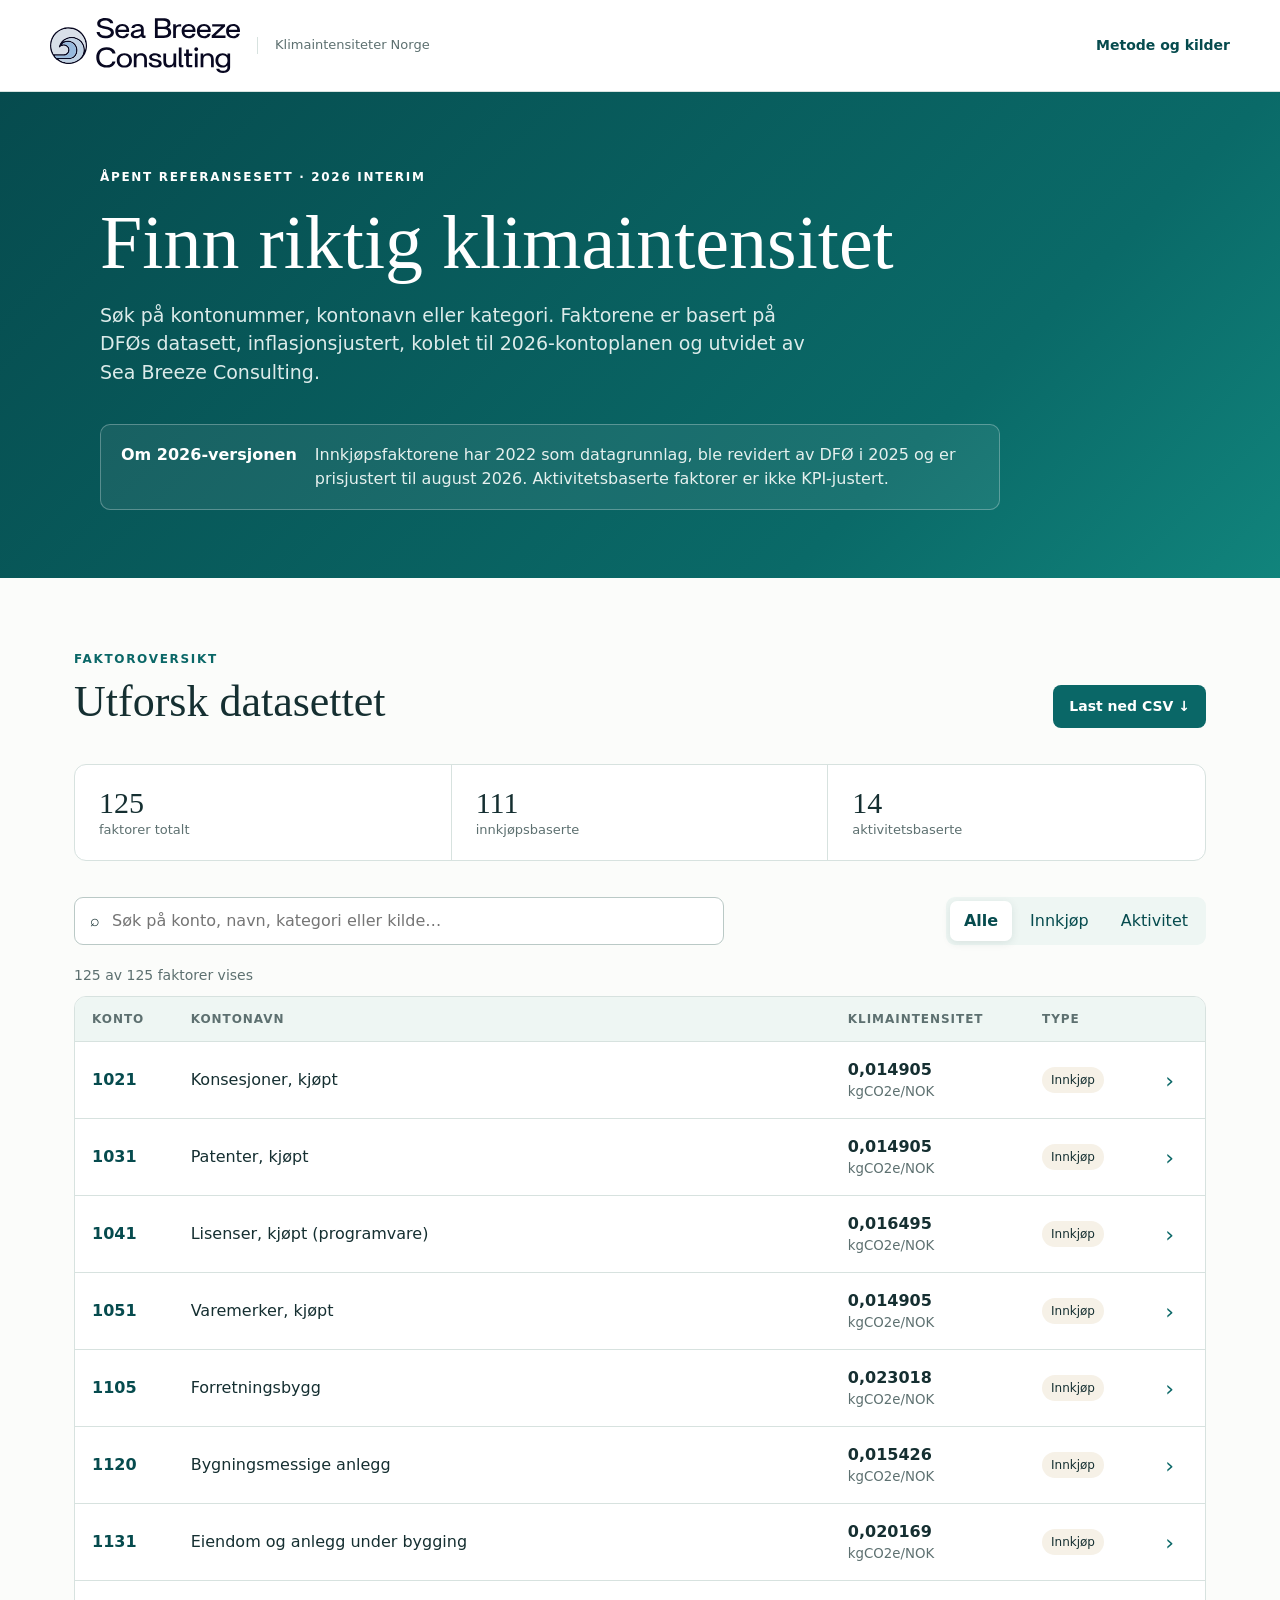
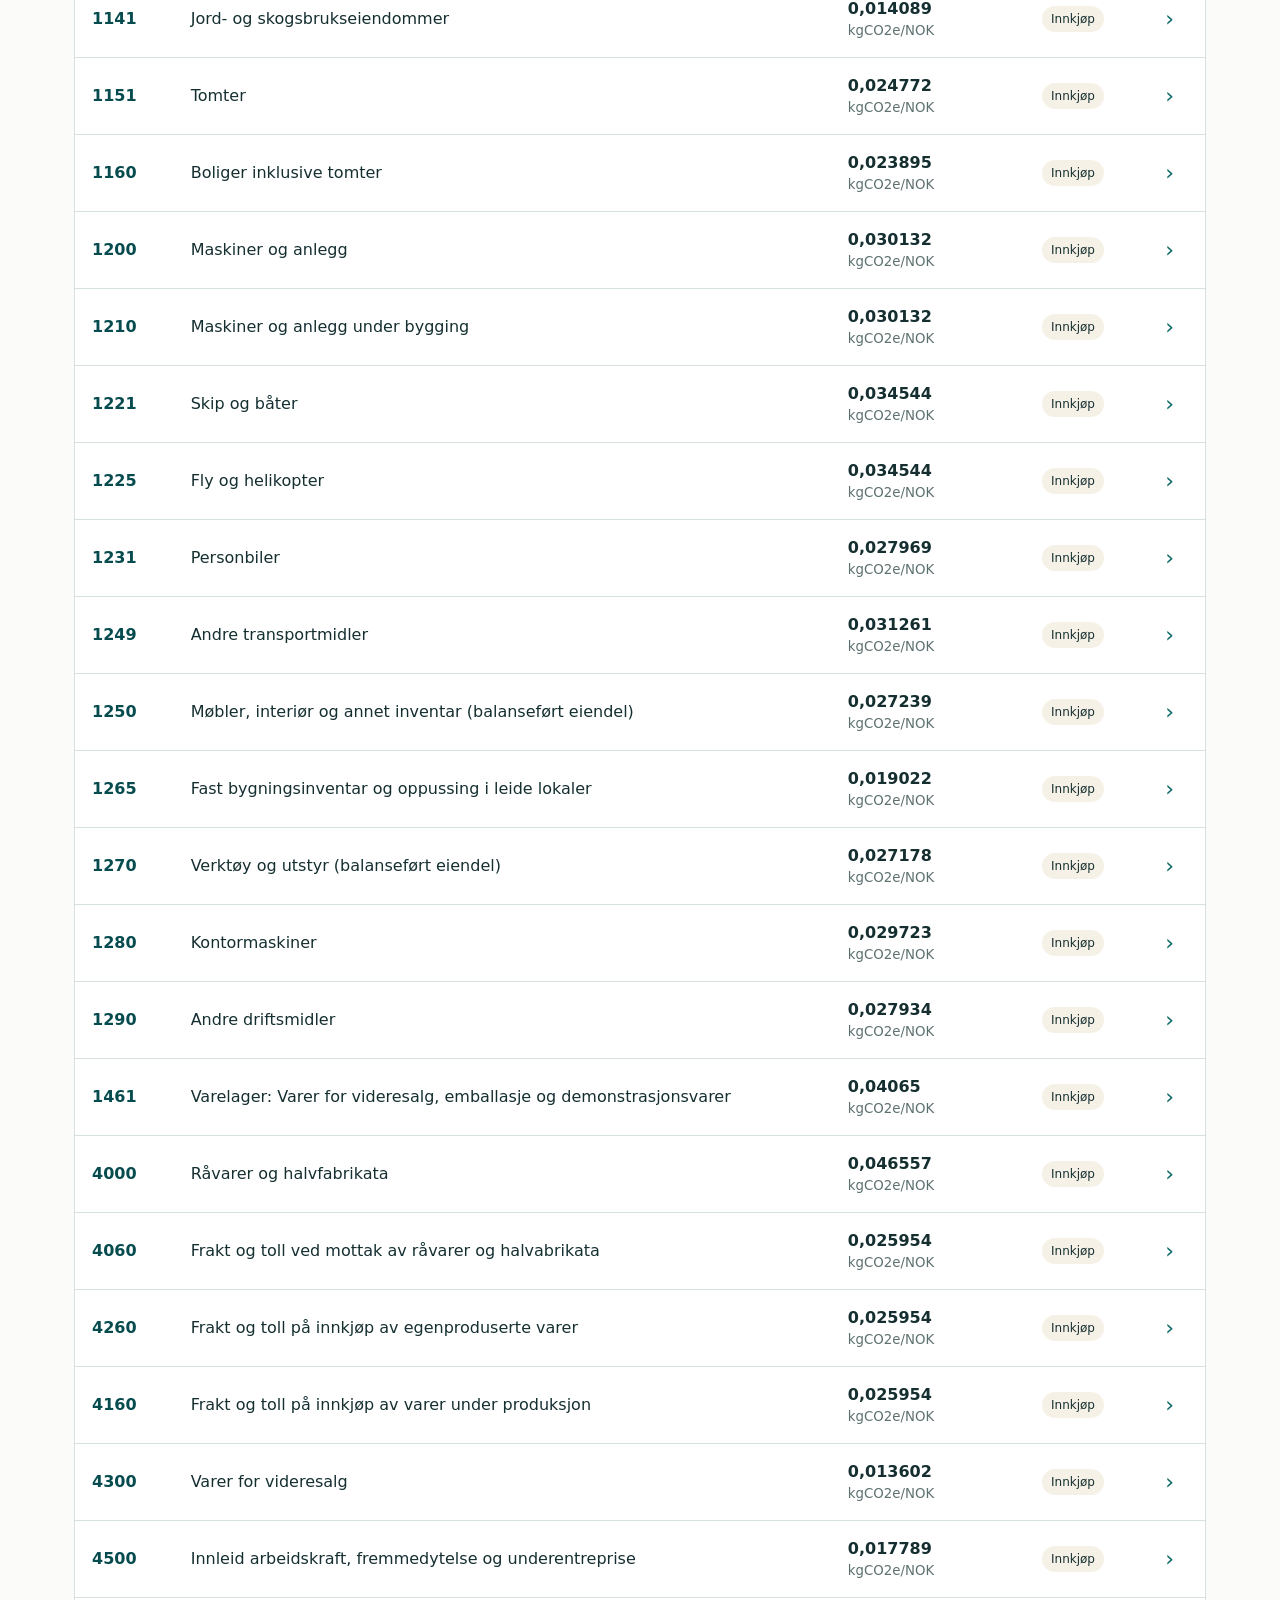
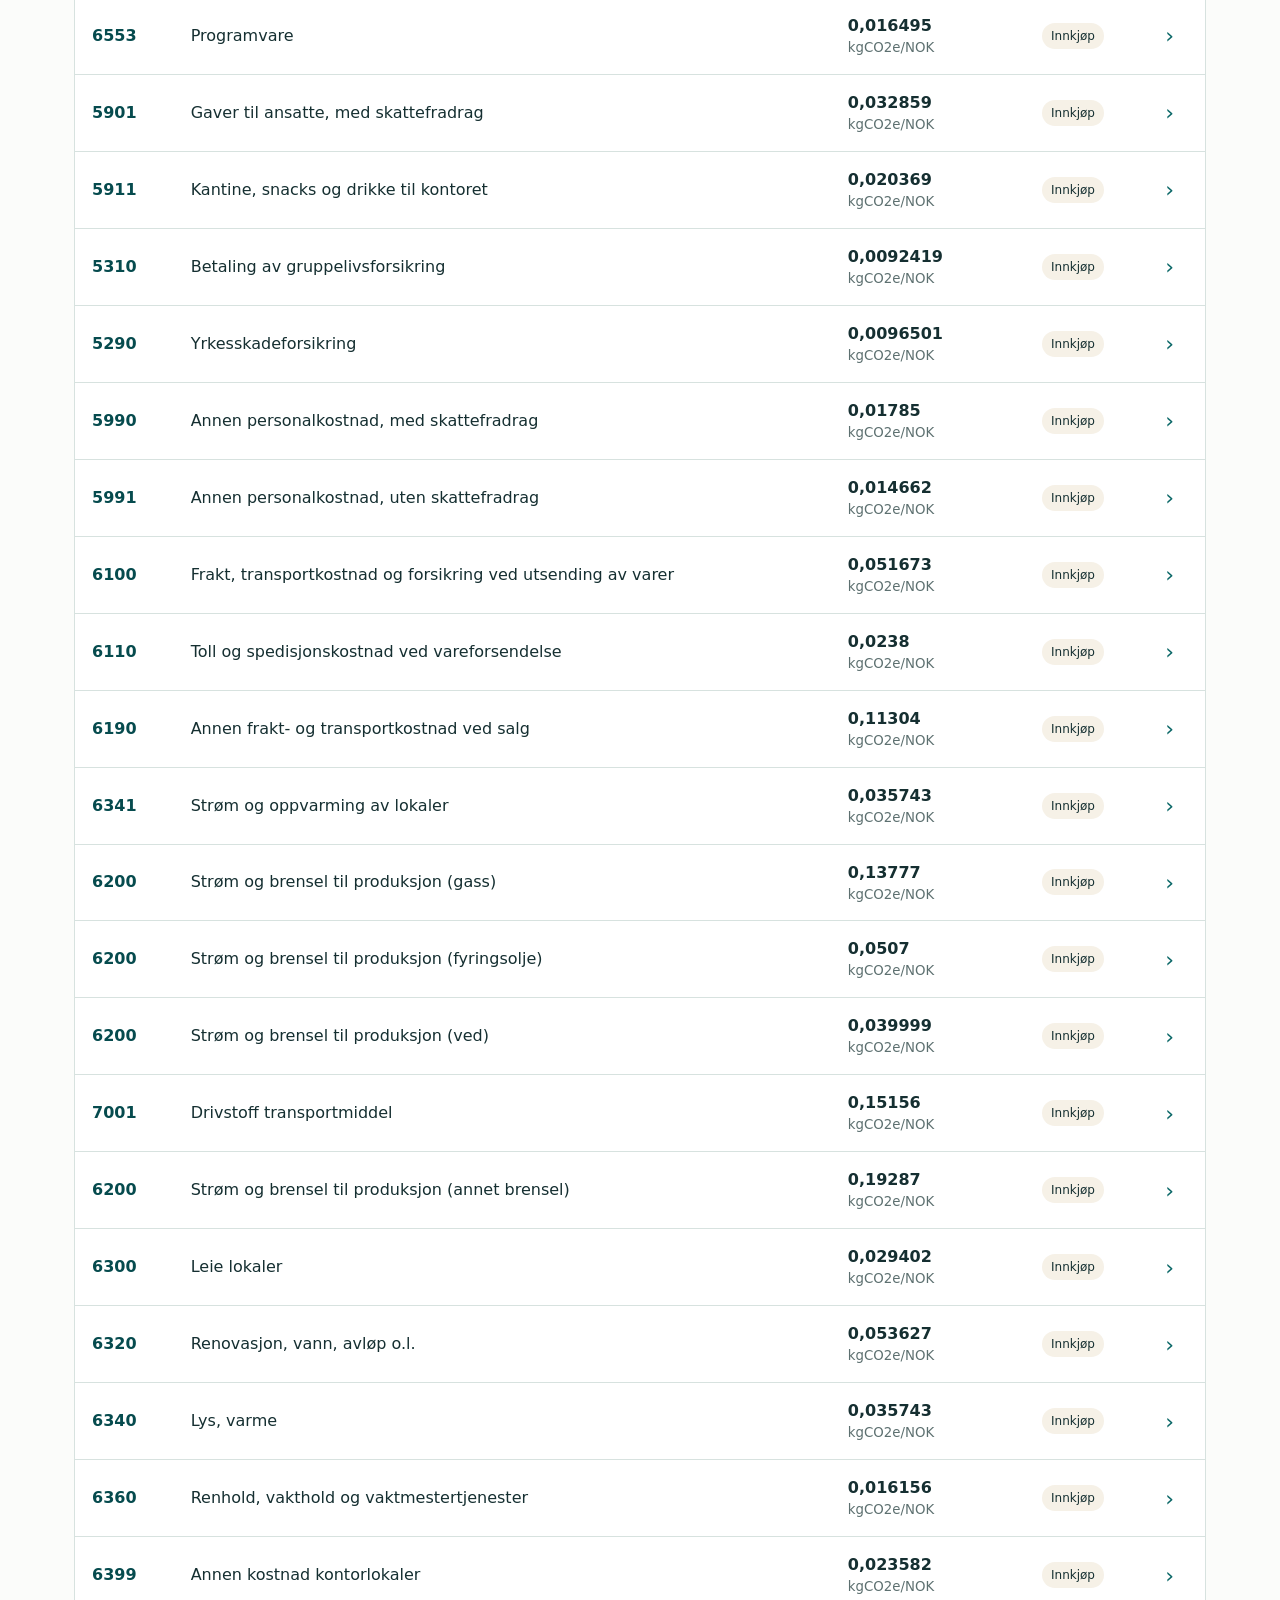
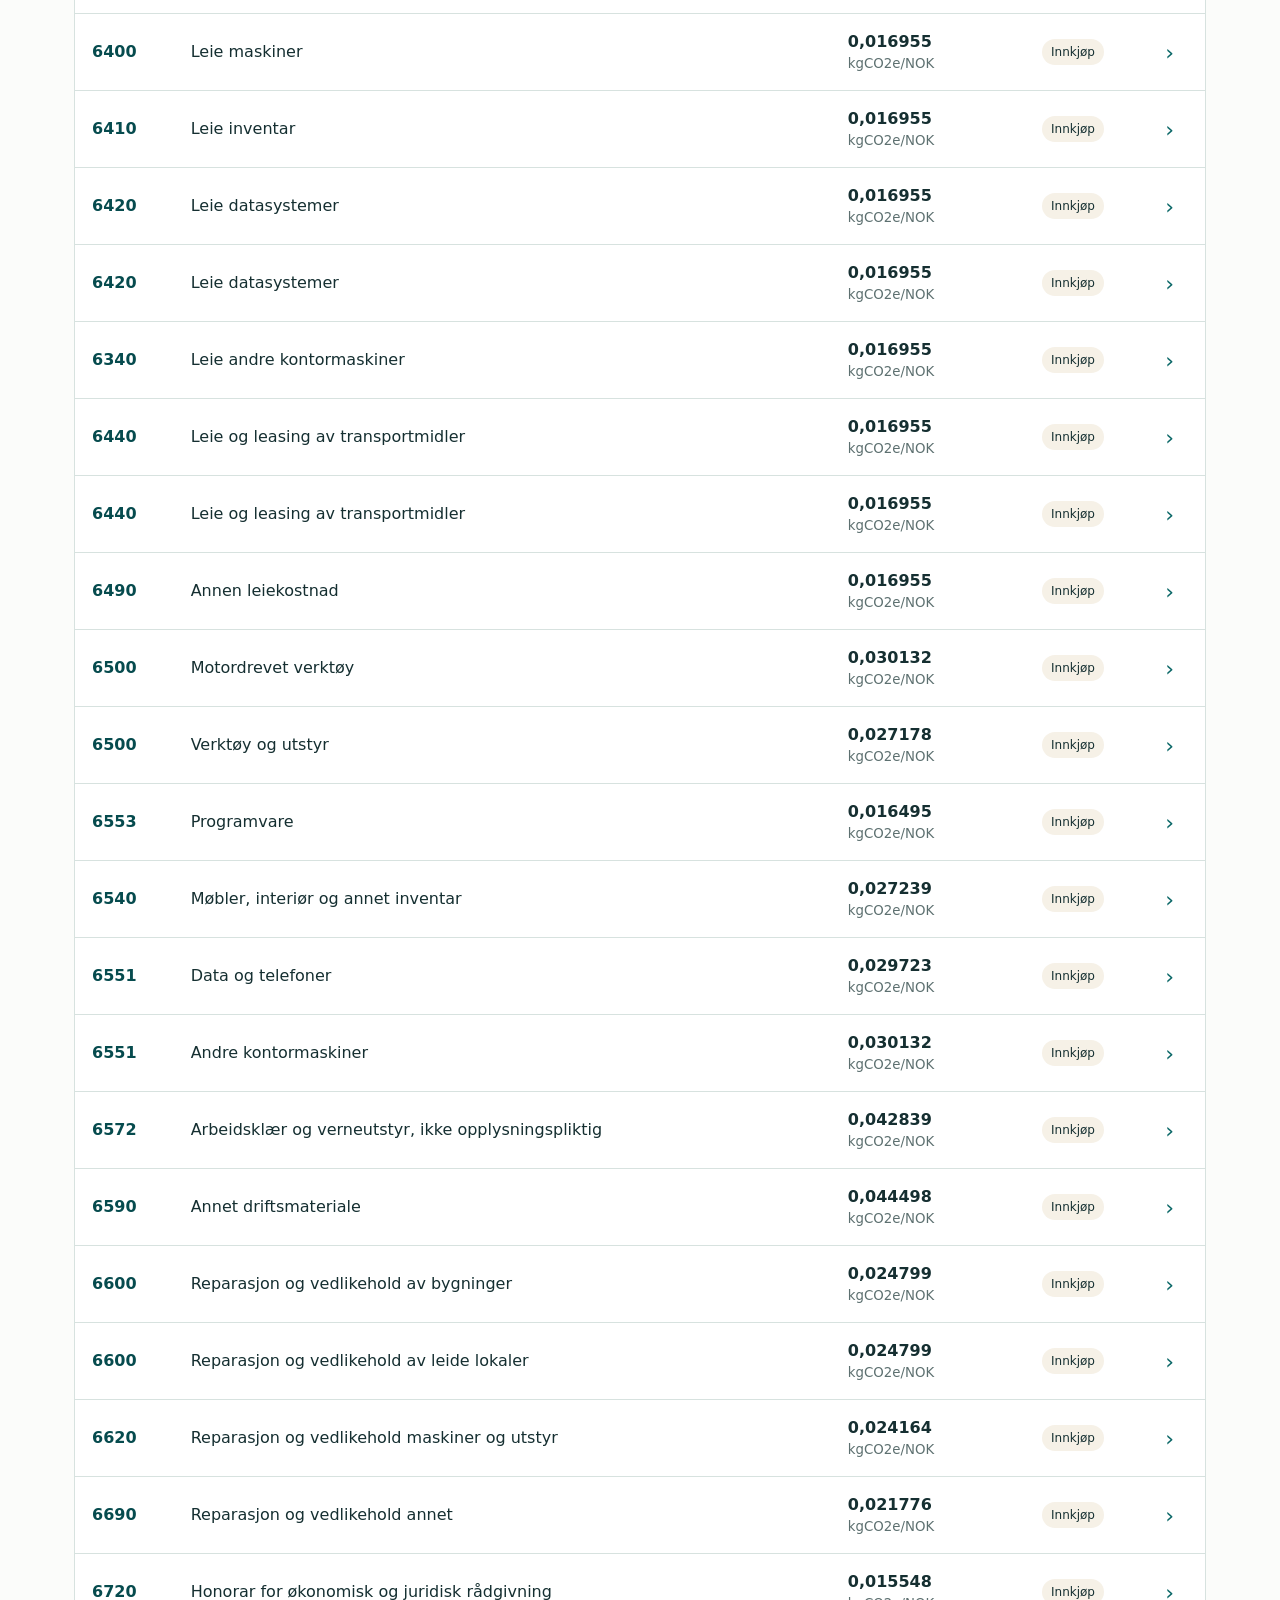
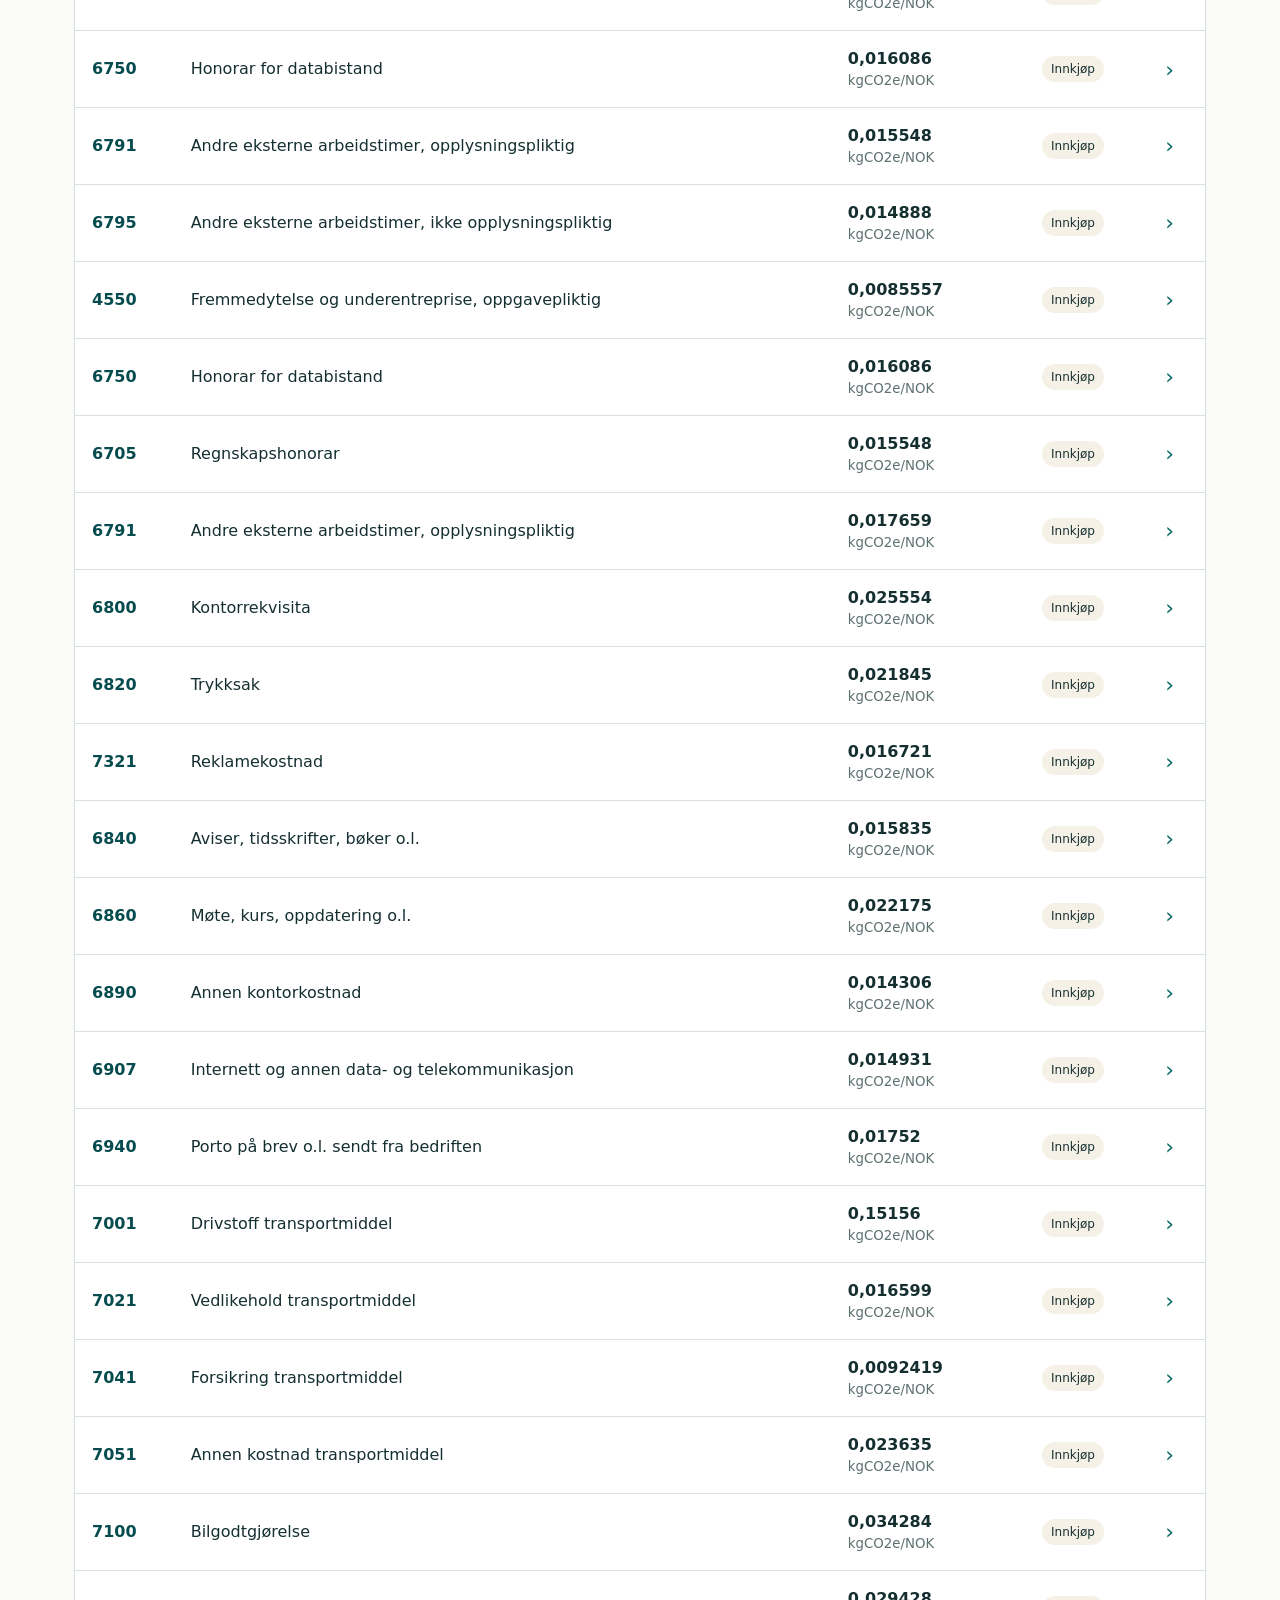
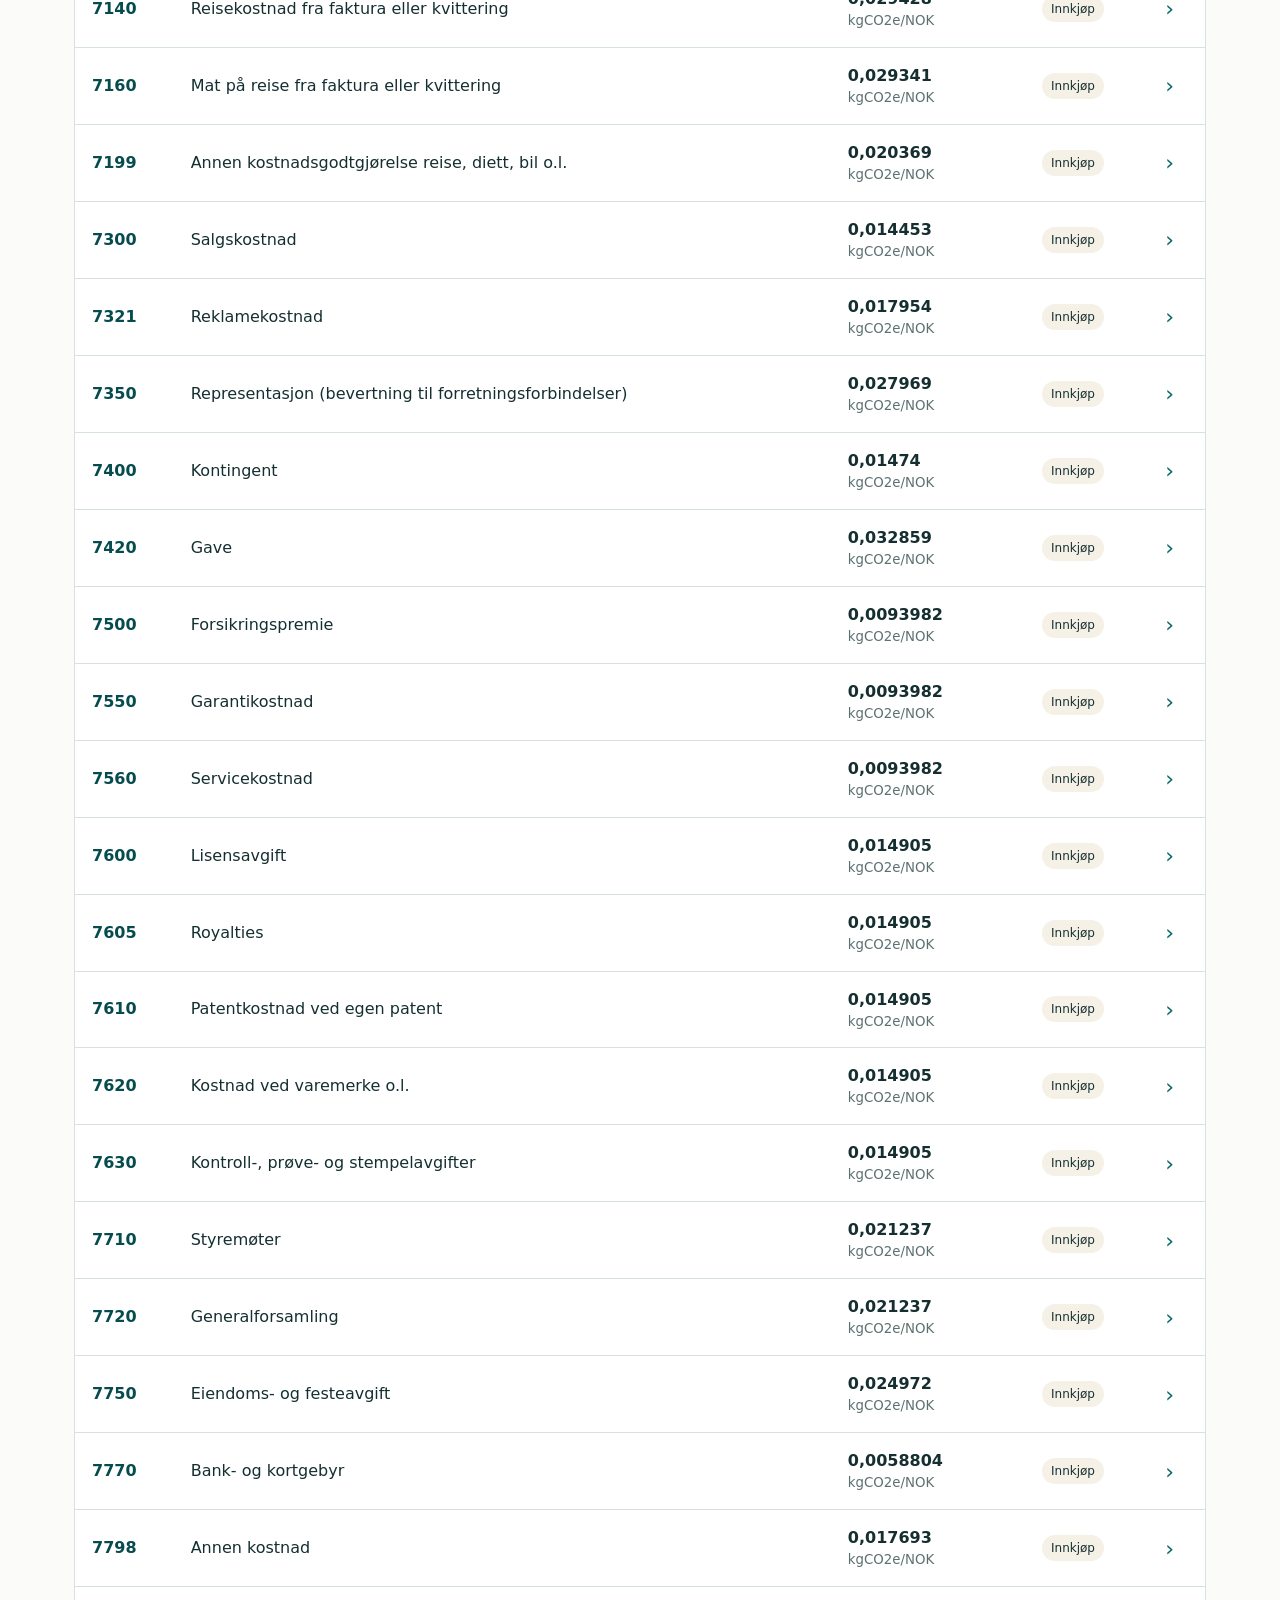
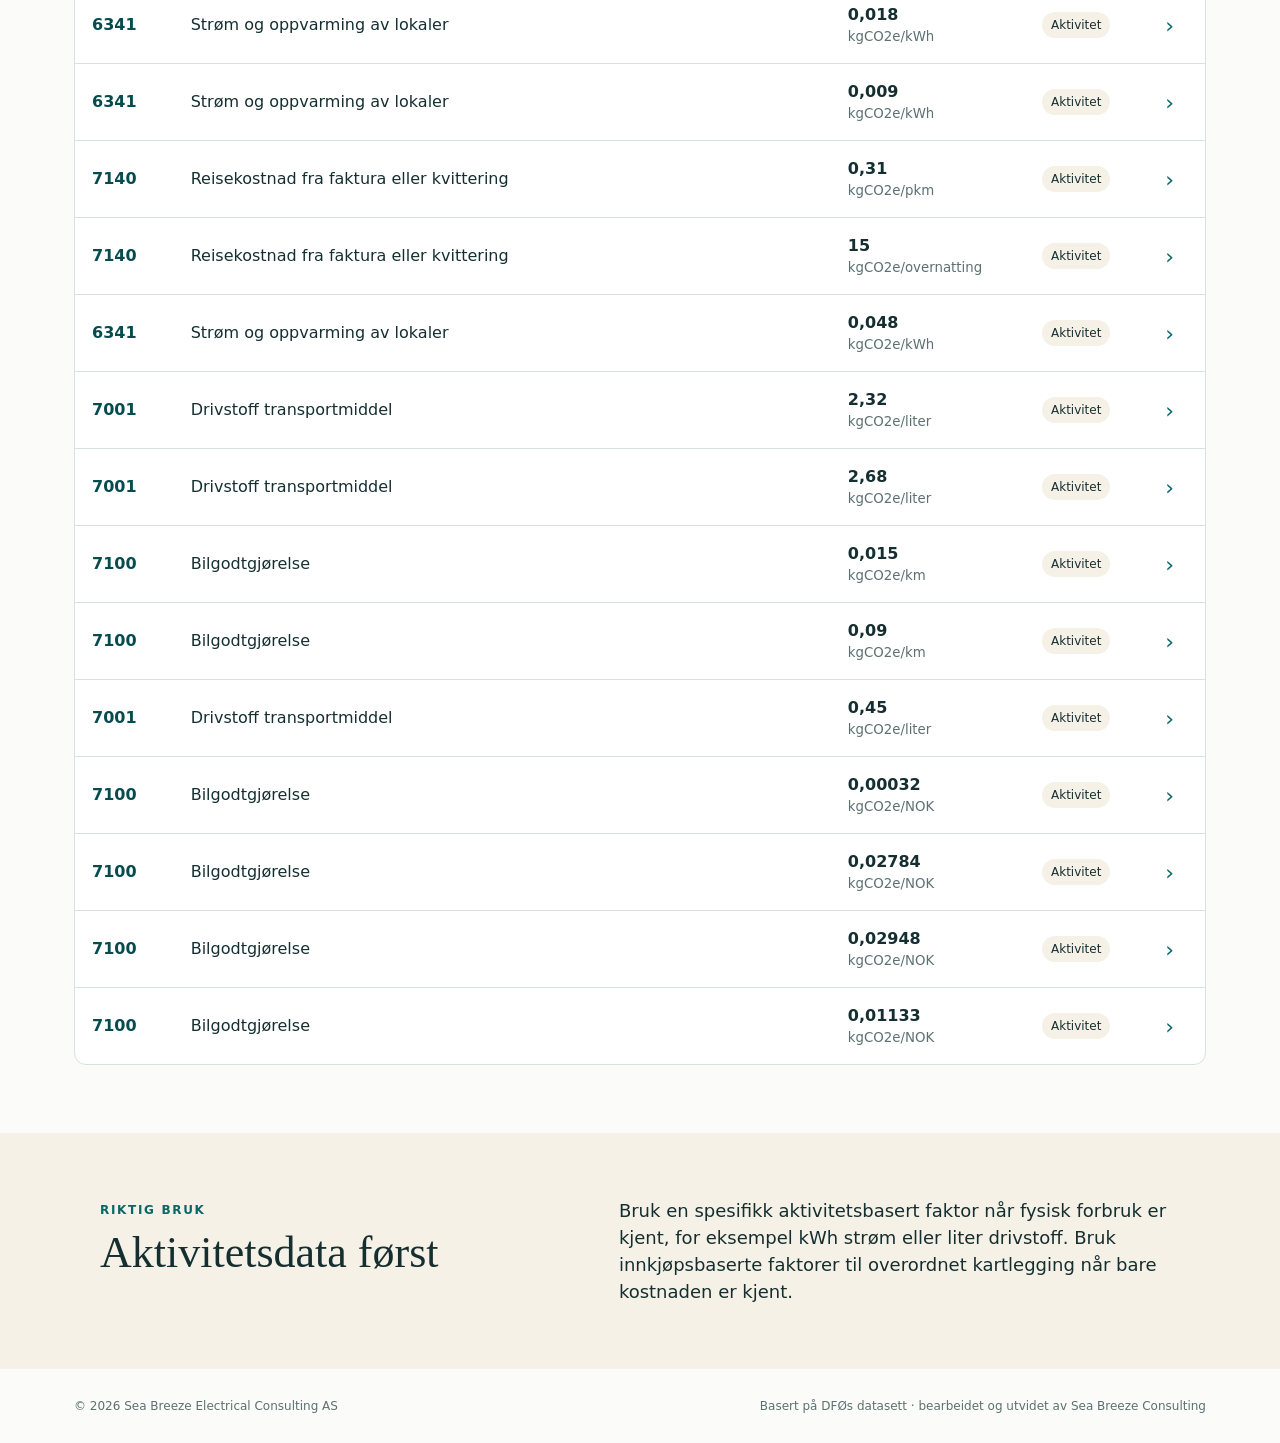
==== commit 21be6e2c: "Add Sea Breeze brand assets and logo" ====
--- a/index.html
+++ b/index.html
@@ -5,14 +5,15 @@
   <meta name="viewport" content="width=device-width, initial-scale=1">
   <meta name="description" content="Søkbare klimaintensiteter for norske virksomheter, basert på DFØs utslippsfaktorer og norsk standard kontoplan.">
   <title>Klimaintensiteter Norge · Sea Breeze Consulting</title>
+  <link rel="icon" type="image/png" href="assets/brand/sea-breeze-icon@2x.png">
   <link rel="stylesheet" href="assets/styles.css">
   <script src="assets/app.js" defer></script>
 </head>
 <body>
   <header class="site-header">
-    <a class="brand" href="./" aria-label="Klimaintensiteter Norge">
-      <span class="brand-mark" aria-hidden="true">SB</span>
-      <span><strong>Sea Breeze Consulting</strong><small>Klimaintensiteter Norge</small></span>
+    <a class="brand" href="./" aria-label="Sea Breeze Consulting – Klimaintensiteter Norge">
+      <img class="brand-logo" src="assets/brand/sea-breeze-consulting-logo.svg" alt="Sea Breeze Consulting">
+      <span class="product-name">Klimaintensiteter Norge</span>
     </a>
     <a class="header-link" href="methodology/">Metode og kilder</a>
   </header>
--- a/assets/styles.css
+++ b/assets/styles.css
@@ -1,3 +1,7 @@
 :root{--ink:#152f31;--muted:#5d7070;--sea:#0a6767;--sea-dark:#064b4e;--foam:#eef6f3;--sand:#f6f1e7;--line:#d7e2df;--white:#fff;--shadow:0 22px 60px rgba(18,54,53,.12)}
 *{box-sizing:border-box}html{scroll-behavior:smooth}body{margin:0;color:var(--ink);background:#fbfcfa;font:16px/1.5 system-ui,-apple-system,"Segoe UI",sans-serif}button,input{font:inherit}a{color:inherit}.site-header{height:84px;padding:0 max(24px,calc((100vw - 1180px)/2));display:flex;align-items:center;justify-content:space-between;background:var(--white);border-bottom:1px solid var(--line)}.brand{display:flex;gap:12px;align-items:center;text-decoration:none}.brand-mark{display:grid;place-items:center;width:42px;height:42px;border-radius:50%;background:var(--sea);color:#fff;font-size:12px;letter-spacing:.08em;font-weight:800}.brand strong,.brand small{display:block}.brand small{color:var(--muted);font-size:12px}.header-link{color:var(--sea-dark);font-size:14px;font-weight:650;text-decoration:none}.header-link:hover{text-decoration:underline}.hero{padding:76px max(24px,calc((100vw - 1080px)/2)) 68px;background:linear-gradient(135deg,var(--sea-dark),#0a6a68 72%,#11847c);color:#fff}.eyebrow,.section-label{text-transform:uppercase;letter-spacing:.14em;font-size:12px;font-weight:800}.hero h1{font-family:Georgia,serif;font-weight:400;font-size:clamp(42px,7vw,76px);line-height:1.02;max-width:800px;margin:18px 0}.hero>p{font-size:19px;max-width:720px;color:#dcebea}.release-note{max-width:900px;margin-top:38px;padding:18px 20px;border:1px solid rgba(255,255,255,.28);border-radius:10px;background:rgba(255,255,255,.07);display:flex;gap:18px}.release-note strong{white-space:nowrap}.release-note span{color:#e5f0ee}.browser{max-width:1180px;margin:0 auto;padding:68px 24px}.browser-heading{display:flex;justify-content:space-between;align-items:end;gap:24px}.browser h2,.guidance h2{font:400 clamp(30px,4vw,44px)/1.15 Georgia,serif;margin:7px 0 0}.section-label{color:var(--sea)}.download{padding:11px 16px;border-radius:8px;background:var(--sea);color:#fff;text-decoration:none;font-weight:700;font-size:14px}.download:hover{background:var(--sea-dark)}.stats{display:grid;grid-template-columns:repeat(3,1fr);margin:36px 0;border:1px solid var(--line);border-radius:12px;background:#fff}.stats div{padding:21px 24px;border-right:1px solid var(--line)}.stats div:last-child{border:0}.stats strong,.stats span{display:block}.stats strong{font:400 30px Georgia,serif}.stats span{font-size:13px;color:var(--muted)}.controls{display:flex;gap:14px;justify-content:space-between}.search{height:48px;display:flex;align-items:center;gap:10px;border:1px solid #bac9c6;border-radius:9px;background:#fff;padding:0 15px;flex:1;max-width:650px}.search:focus-within{outline:3px solid rgba(10,103,103,.18);border-color:var(--sea)}.search input{width:100%;border:0;outline:0;color:var(--ink)}.filter-group{display:flex;gap:4px;padding:4px;border-radius:9px;background:var(--foam)}.filter{padding:8px 14px;border:0;border-radius:7px;background:transparent;color:var(--sea-dark);cursor:pointer}.filter.active{background:#fff;box-shadow:0 2px 8px rgba(22,55,54,.1);font-weight:700}.result-summary{color:var(--muted);font-size:14px;margin:20px 0 10px}.table-wrap{border:1px solid var(--line);border-radius:12px;overflow:hidden;background:#fff}table{width:100%;border-collapse:collapse}th{padding:13px 17px;text-align:left;background:var(--foam);color:var(--muted);font-size:12px;text-transform:uppercase;letter-spacing:.08em}td{padding:16px 17px;border-top:1px solid var(--line);vertical-align:middle}.factor-row{cursor:pointer}.factor-row:hover,.factor-row:focus-within{background:#f7faf8}.account{font-variant-numeric:tabular-nums;font-weight:750;color:var(--sea-dark)}.value{font-variant-numeric:tabular-nums;font-weight:750;white-space:nowrap}.value small{display:block;font-weight:400;color:var(--muted)}.tag{display:inline-block;border-radius:20px;padding:4px 9px;background:var(--sand);font-size:12px;white-space:nowrap}.row-button{border:0;background:none;color:var(--sea);font-size:22px;cursor:pointer}.empty{padding:45px;text-align:center;color:var(--muted)}.guidance{display:grid;grid-template-columns:1fr 1.25fr;gap:70px;padding:64px max(24px,calc((100vw - 1080px)/2));background:var(--sand)}.guidance p{margin:0;font-size:18px}dialog{width:min(660px,calc(100vw - 32px));max-height:calc(100vh - 40px);padding:34px;border:0;border-radius:14px;box-shadow:var(--shadow);color:var(--ink)}dialog::backdrop{background:rgba(4,31,32,.62)}.close{position:absolute;right:16px;top:12px;border:0;background:transparent;font-size:30px;color:var(--muted);cursor:pointer}.detail-kicker{color:var(--sea);font-size:13px;font-weight:800}.detail-title{font:400 32px/1.2 Georgia,serif;margin:8px 36px 24px 0}.detail-value{padding:20px;background:var(--foam);border-radius:10px;font-size:14px}.detail-value strong{display:block;font:400 30px Georgia,serif}.detail-grid{display:grid;grid-template-columns:1fr 1fr;gap:16px;margin-top:22px}.detail-grid div{border-top:1px solid var(--line);padding-top:10px}.detail-grid dt{color:var(--muted);font-size:12px;text-transform:uppercase;letter-spacing:.06em}.detail-grid dd{margin:3px 0;font-size:14px}.notice{margin-top:22px;padding:14px;border-left:3px solid var(--sea);background:#faf8f2;color:var(--muted);font-size:13px}footer{max-width:1180px;margin:auto;padding:28px 24px;display:flex;justify-content:space-between;gap:24px;color:var(--muted);font-size:12px}.sr-only{position:absolute;width:1px;height:1px;padding:0;margin:-1px;overflow:hidden;clip:rect(0,0,0,0);white-space:nowrap;border:0}
 @media(max-width:720px){.site-header{height:72px}.brand strong{font-size:14px}.header-link{display:none}.hero{padding-top:55px}.release-note{display:block}.release-note strong{display:block;margin-bottom:7px}.browser{padding:48px 16px}.browser-heading{align-items:start}.download{white-space:nowrap}.stats{grid-template-columns:1fr}.stats div{border-right:0;border-bottom:1px solid var(--line)}.controls{display:block}.search{max-width:none}.filter-group{margin-top:10px}.filter{flex:1}th:nth-child(1),td:nth-child(1),th:nth-child(4),td:nth-child(4){display:none}td,th{padding:13px 11px}.guidance{grid-template-columns:1fr;gap:20px}.detail-grid{grid-template-columns:1fr}footer{display:block}footer span{display:block;margin-bottom:7px}}
+
+/* Sea Breeze visual identity */
+.site-header{height:92px}.brand{gap:17px}.brand-logo{display:block;width:190px;height:auto}.product-name{padding-left:17px;border-left:1px solid var(--line);color:var(--muted);font-size:13px;line-height:1.25}
+@media(max-width:720px){.site-header{height:76px;padding-left:16px;padding-right:16px}.brand{gap:10px}.brand-logo{width:145px}.product-name{max-width:105px;padding-left:10px;font-size:10px}}
